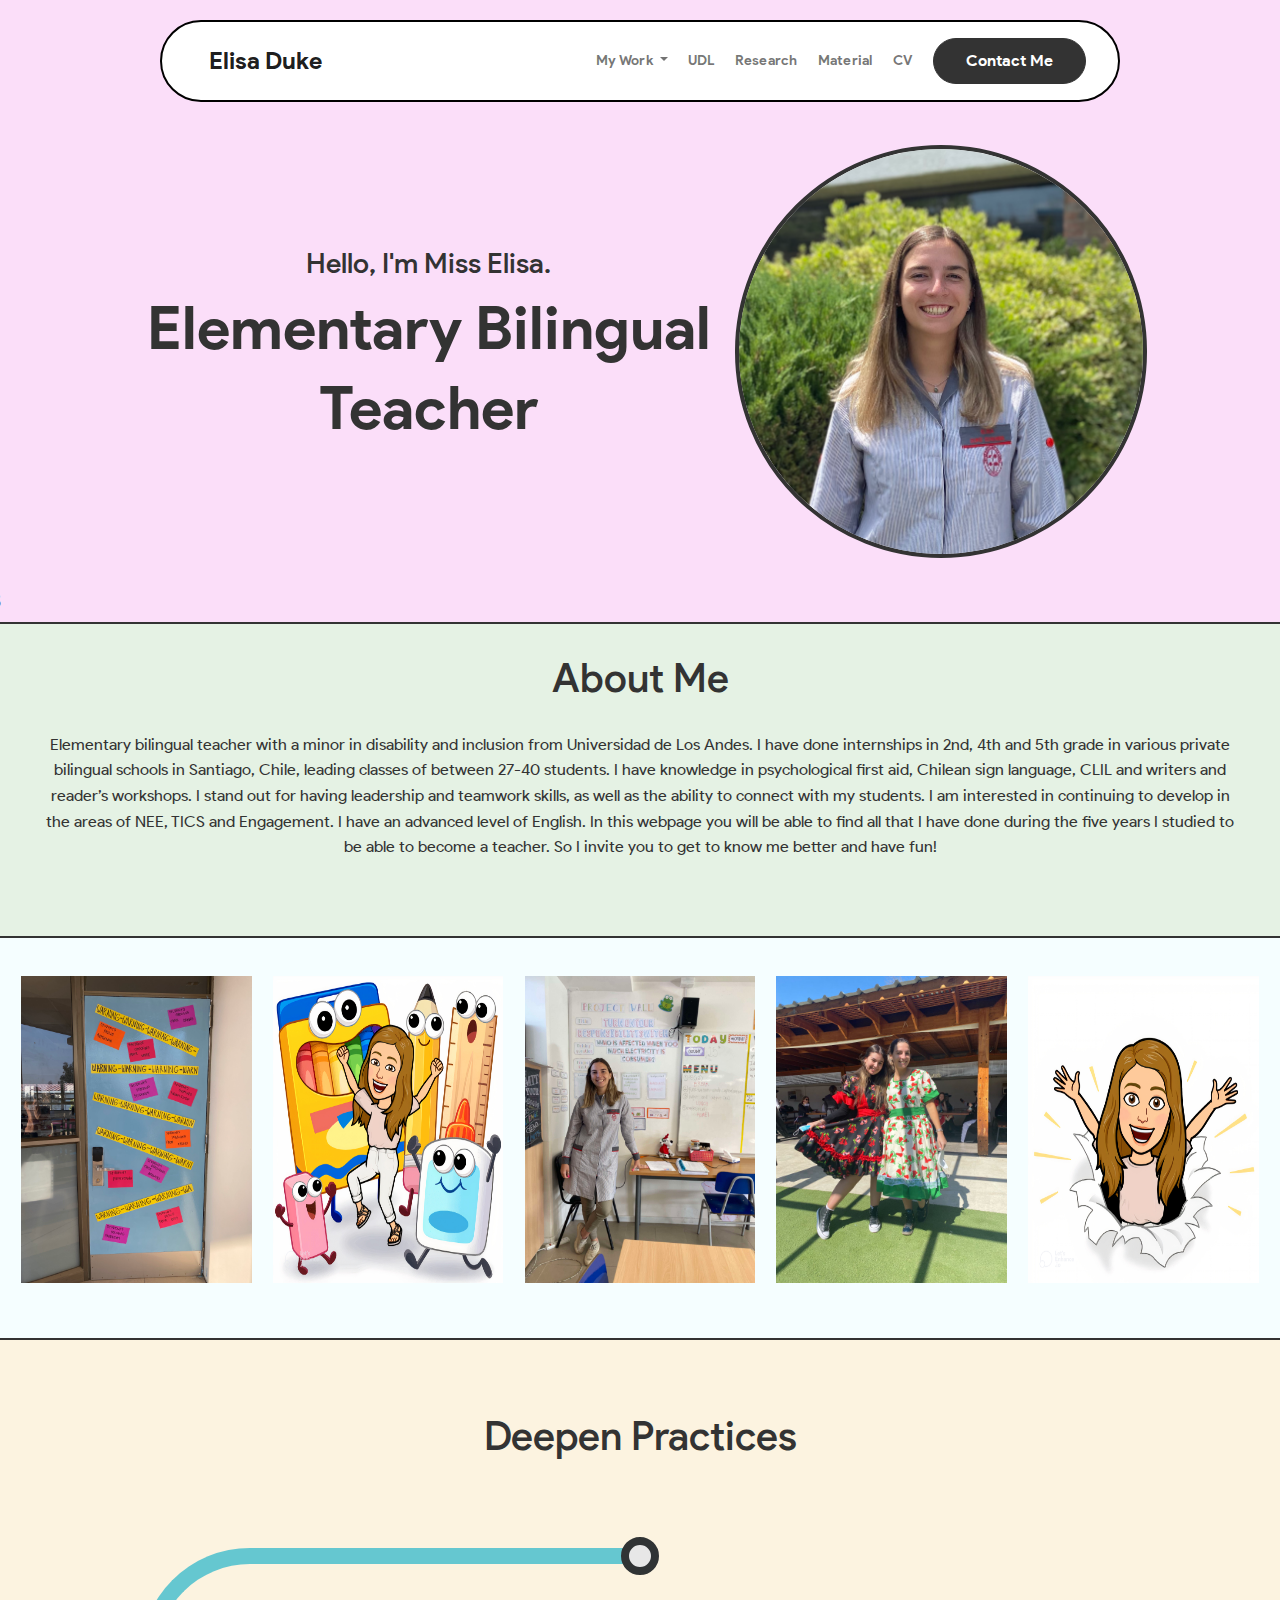
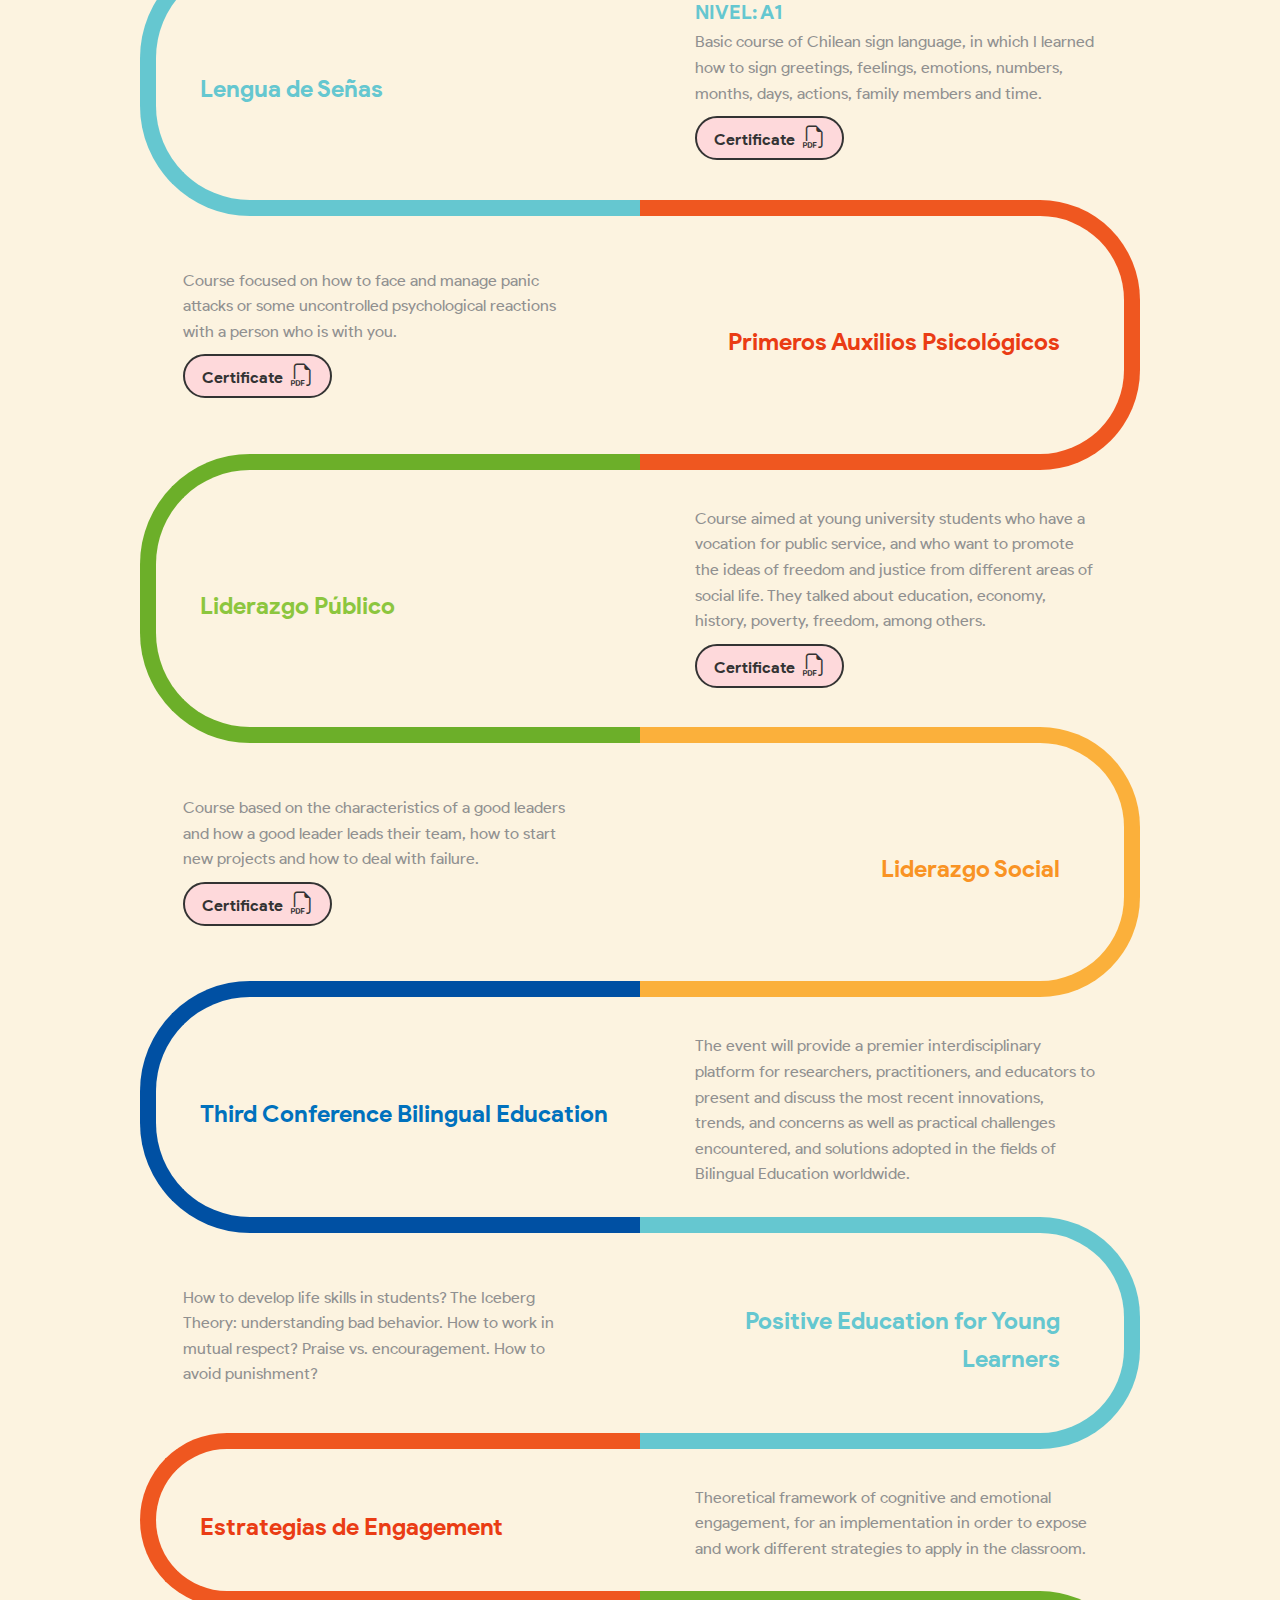
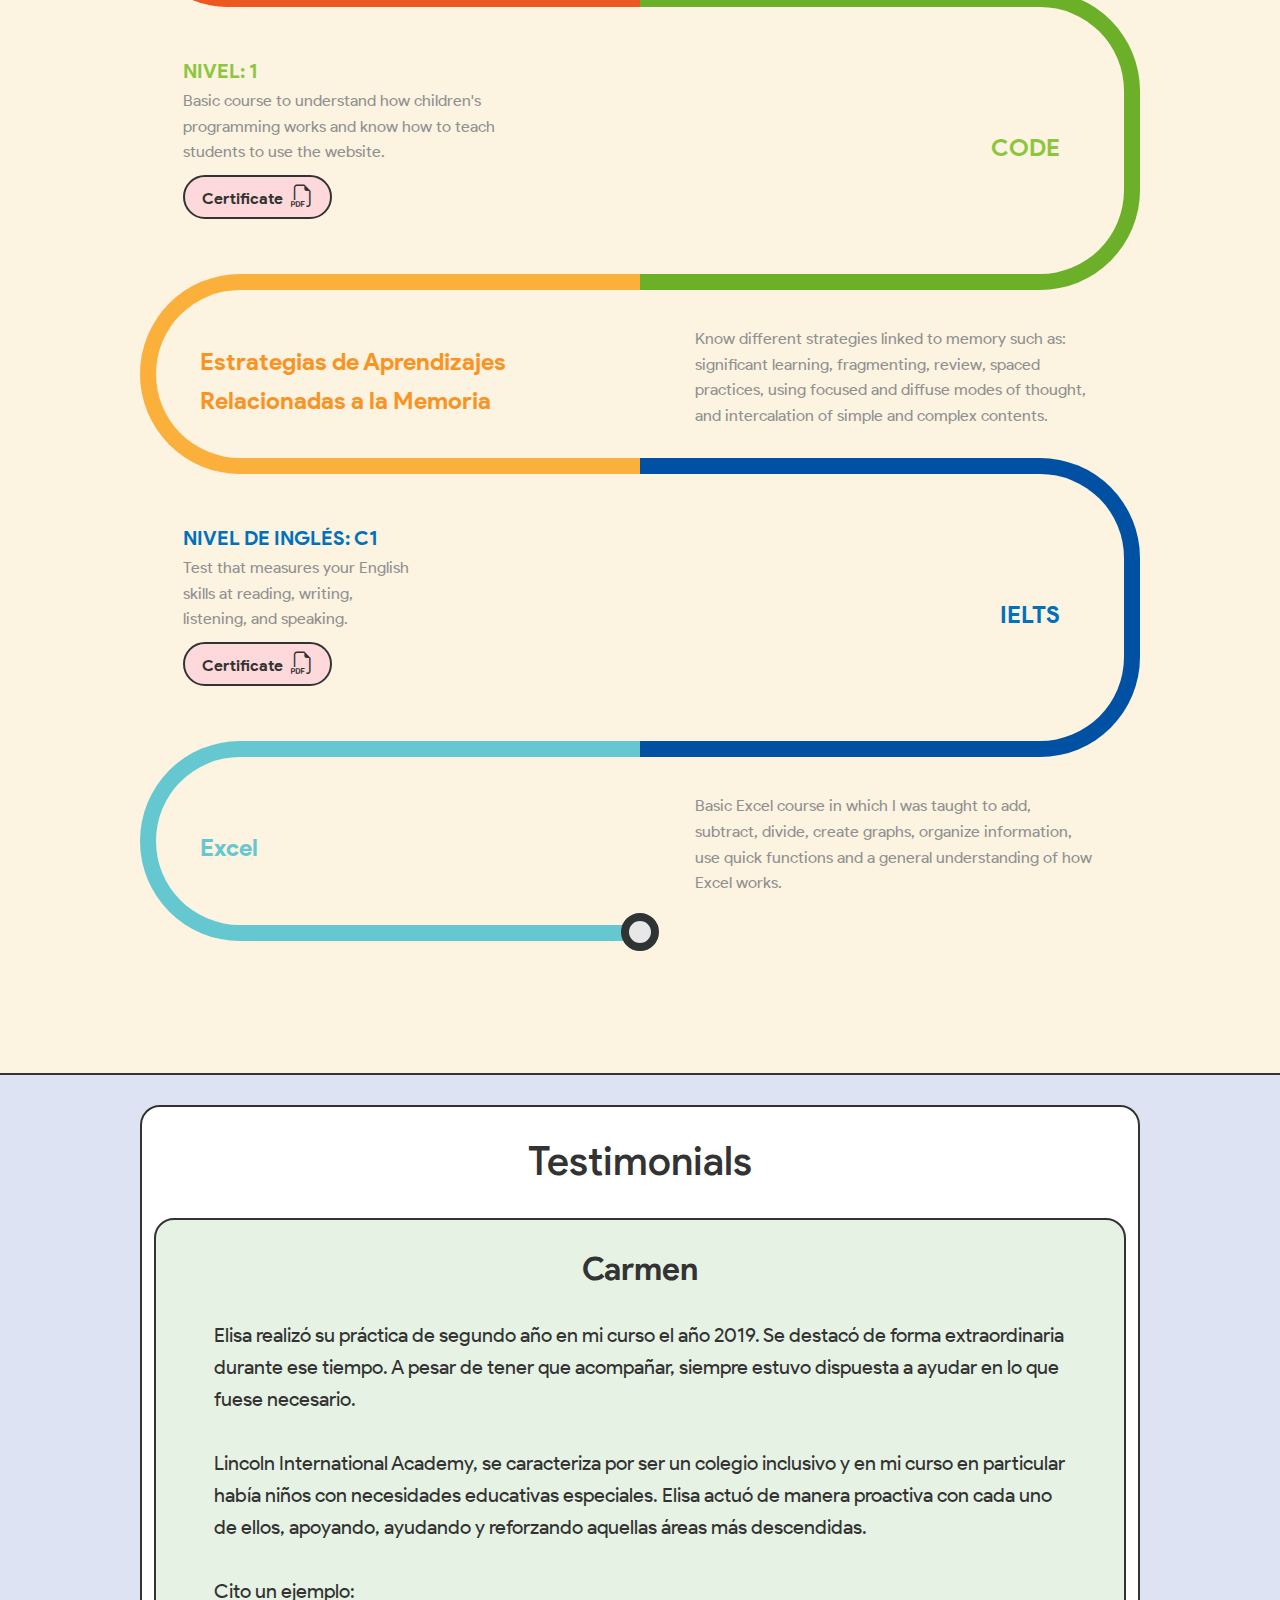
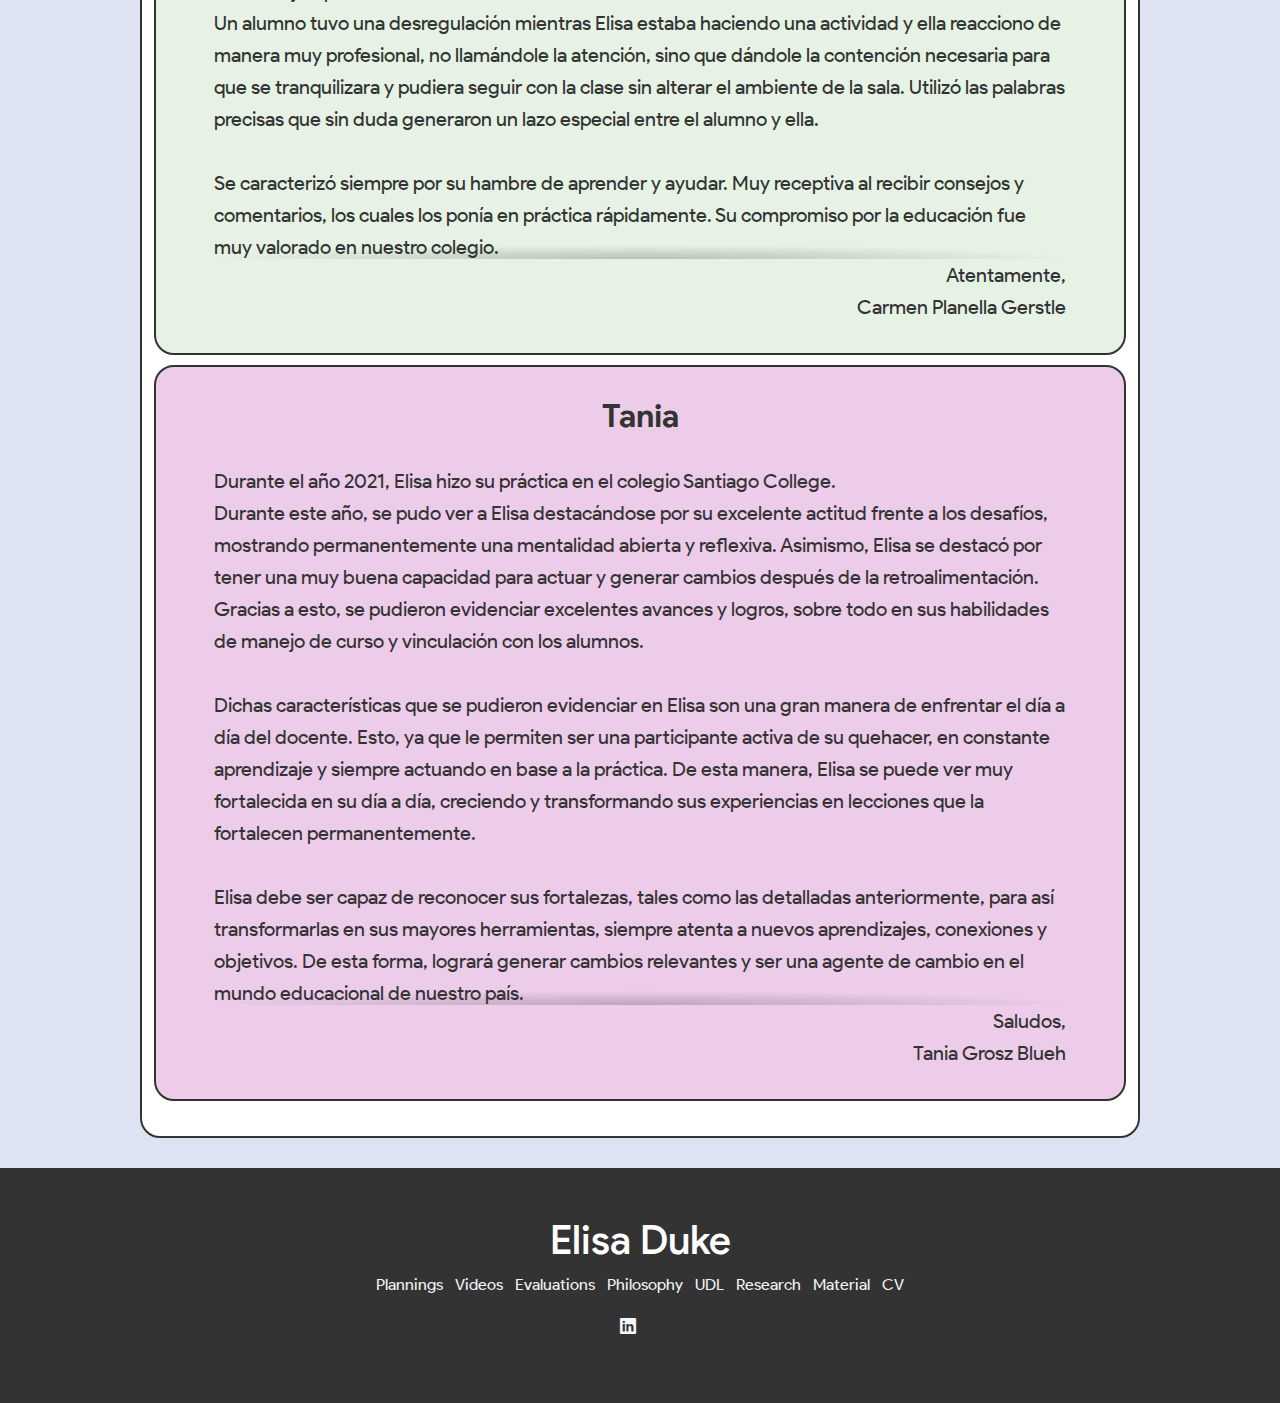
==== index.html @ df37e72c "fix: remove 'profesional' from tania's testimony" ====
<!DOCTYPE html>
<html lang="en" style="--bs-primary-rgb: 255,153,63;--bs-secondary-rgb: 96,221,73;--bs-primary: #ff993f;--bs-body-bg: #f6fffe;--bs-success: #baafd3;--bs-success-rgb: 186,175,211;--bs-info: #e29ed6;--bs-info-rgb: 226,158,214;--bs-warning: #f98972;--bs-warning-rgb: 249,137,114;--bs-danger: #bc3877;--bs-danger-rgb: 188,56,119;--bs-body-color: #9baabf;">

<head>
    <meta charset="utf-8">
    <meta name="viewport" content="width=device-width, initial-scale=1.0, shrink-to-fit=no">
    <title>Elisa Duke</title>
    <meta name="viewport" content="width=device-width; initial-scale = 1.0; maximum-scale=1.0; user-scalable=no">
    <link rel="stylesheet" href="css/bootstrap.min.css">
    <link rel="stylesheet" href="https://fonts.googleapis.com/css?family=Inter:300italic,400italic,600italic,700italic,800italic,400,300,600,700,800&amp;display=swap">
    <link rel="stylesheet" href="css/Gotham.css">
    <link rel="stylesheet" href="css/ProductSans.css">
    <link rel="stylesheet" href="css/Features-Large-Icons-icons.css">
    <link rel="stylesheet" href="css/Projects-Grid-images.css">
    <link rel="stylesheet" href="css/untitled.css">
    <link rel="stylesheet" href="css/deepen.css">
    <link rel="stylesheet" href="https://cdn.jsdelivr.net/npm/bootstrap-icons@1.10.2/font/bootstrap-icons.css">
</head>

<body class="container-fluid" style="background-position: 0px;--bs-body-bg: #fbdef9;--bs-body-color: #333;--bs-primary: #333;--bs-primary-rgb: 51,51,51;--bs-success: #1eb53a;--bs-success-rgb: 30,181,58;--bs-warning: #e8112d;--bs-warning-rgb: 232,17,45;font-family: 'Product Sans';padding: 0;margin: auto;overflow-x: hidden;">
    <nav class="navbar navbar-light navbar-expand-lg sticky-top d-md-flex align-items-md-start">
        <div class="container-fluid"><a class="navbar-brand" href="/" style="font-weight: bold;font-size: 24px;">Elisa Duke</a><button data-bs-toggle="collapse" class="navbar-toggler" data-bs-target="#navcol-1"><span class="visually-hidden">Toggle navigation</span><span class="navbar-toggler-icon"></span></button>
            <div class="collapse navbar-collapse d-lg-flex d-xl-flex d-xxl-flex justify-content-lg-end justify-content-xl-end justify-content-xxl-end" id="navcol-1">
                <ul class="navbar-nav" style="font-size: 14px;color: #1a1b1f;line-height: 20px;font-weight: 700;letter-spacing: .25px;margin-right: 10px;">
                    <li class="nav-item">
                        <div class="nav-item dropdown" style="color: rgb(26, 27, 31);"><a class="dropdown-toggle nav-item nav-link" aria-expanded="false" data-bs-toggle="dropdown" style="padding: 5px 10px;">My Work&nbsp;</a>
                            <div class="dropdown-menu" style="margin-top: 9px;border: 2px dashed #000;margin-bottom: 9px;">
                                <a class="dropdown-item" href="plannings" style="font-size: 14px;">Plannings</a>
                                <a class="dropdown-item" href="videos" style="font-size: 14px;">Videos</a>
                                <a class="dropdown-item" href="evaluations" style="font-size: 14px;">Evaluations</a>
                                <a class="dropdown-item" href="teaching_philosophy" style="font-size: 14px;">Philosophy</a>
                            </div>
                        </div>
                    </li>
                    <li class="nav-item"><a class="nav-link nav-item" href="udl" style="padding: 5px 10px;line-height: 20px;">UDL</a></li>
                    <li class="nav-item"><a class="nav-link nav-item" href="research" style="padding: 5px 10px;line-height: 20px;">Research</a></li>
                    <li class="nav-item"><a class="nav-link nav-item" href="material" style="padding: 5px 10px;line-height: 20px;">Material</a></li>
                    <li class="nav-item"><a class="nav-link nav-item" href="cv" style="padding: 5px 10px;line-height: 20px;">CV</a></li>
                </ul>
                <a class="btn btn-primary" type="button" href="http://linkedin.com/in/elisa-duke-b75aa5245" style="background-color: #333; border-color: #333;">Contact Me</a>
            </div>
        </div>
    </nav>
    <header class="main-title" style="z-index: 2; height: auto;">
        <div class="row" style="padding-right: 7%;padding-left: 7%;z-index: 5;">
            <div class="col align-self-center">
                <h3>Hello, I'm Miss Elisa.</h3>
                <h1 class="main" style="width: 100%;">Elementary Bilingual Teacher</h1>
            </div>
            <div class="col-lg-5" style="padding-right: 0;padding-left: 10px;justify-content: center;justify-items: center;height: 80%;z-index: 5;">
                <img class="main-img" src="images/main_yo.png" loading="lazy">
            </div>
        </div>
        <div style="z-index: 1;">
            <ul class="waterfall">
                <li><i class="bi bi-pencil"></i></li>
                <li><i class="bi bi-pencil"></i></li>
                <li><i class="bi bi-book"></i></li>
                <li><i class="bi bi-book"></i></li>
                <li><i class="bi bi-balloon-heart"></i></li>
                <li><i class="bi bi-balloon-heart"></i></li>
                <li><i class="bi bi-123"></i></li>
                <li><i class="bi bi-123"></i></li>
            </ul>
        </div>
    </header>
    <!-- about me -->
    <section class="section green-section" style="padding-bottom: 30px;padding-top: 30px;">
        <h1 style="width: 100%;text-align: center;">About Me</h1>
        <div class="row" style="width: 95vw;margin: 30px auto;">
            <div class="col d-xxl-flex" style="width: 70vw;">
                <p style="text-align: center;">
                    Elementary bilingual teacher with a minor in disability and inclusion from Universidad de Los Andes. I have done internships in 2nd, 4th and 5th grade in various private bilingual schools in Santiago, Chile, leading classes of between 27-40 students. I have knowledge in psychological first aid, Chilean sign language, CLIL and writers and reader’s workshops. I stand out for having leadership and teamwork skills, as well as the ability to connect with my students. I am interested in continuing to develop in the areas of ​​NEE, TICS and Engagement. I have an advanced level of English. In this webpage you will be able to find all that I have done during the five years I studied to be able to become a teacher. So I invite you to get to know me better and have fun!
                </p>
            </div>
        </div>
    </section>
    <!-- pictures -->
    <section class="section blue-section" style="background-color: #f5feff; margin: 0">
        <div class="scroll-parent">
            <div class="d-flex justify-content-evenly scroll-element primary" >
                <img
                    src="images/puerta.jpg"
                    alt="damilola jerugba"
                />
                <img
                    src="images/bitmoji1_auto_x2.jpg"
                    alt="tosin jerugba"
                />
                <img
                    src="images/img_sala.jpg"
                    alt="fiyin jerugba"
                />
                <img
                    src="images/img_chile.jpg"
                    alt="feyikemi jerugba"
                />
                <img
                    src="images/bitmoji2_auto_x2.jpg"
                    alt="femi jerugba"
                />
            </div>
            <div class="d-flex justify-content-evenly scroll-element secondary">
                <img
                    src="images/puerta.jpg"
                    alt="damilola jerugba"
                />
                <img
                    src="images/bitmoji1_auto_x2.jpg"
                    alt="tosin jerugba"
                />
                <img
                    src="images/img_sala.jpg"
                    alt="fiyin jerugba"
                />
                <img
                    src="images/img_chile.jpg"
                    alt="feyikemi jerugba"
                />
                <img
                    src="images/bitmoji2_auto_x2.jpg"
                    alt="femi jerugba"
                />
            </div>  
        </div>
    </section>
    <!-- deepen practices -->
    <section class="section yellow-section" style="padding: 0;padding-top: 8vh;">
        <h1 style="width: 100%;text-align: center;">Deepen Practices</h1>
        <!-- Timeline -->
        <div class="row" style="margin: 10vh 10vw;">
            <div class="main-timeline">
                <div class="timeline">
                    <a class="timeline-content">
                        <span class="timeline-year">Lengua de Señas</span>
                        <div class="content">
                            <h3 class="title">Nivel: A1</h3>
                            <p class="description">
                                Basic course of Chilean sign language, in which I learned how to sign greetings, feelings, emotions, numbers, months, days, actions, family members and time.
                            </p>
                            <button class="btn btn-primary" type="button" style="margin: 10px 0;padding-right: 17px;padding-left: 17px;background: #fed9db;border: 2px solid rgb(51,51,51);color: rgb(51,51,51);padding-top: 2px;padding-bottom: 2px;" data-bs-target="#doc-1" data-bs-toggle="modal">Certificate&nbsp;&nbsp;<span style="font-size:1.4em"><i class="bi bi-filetype-pdf"></i></span></button>
                        </div>
                    </a>
                </div>
                <div class="timeline">
                    <a class="timeline-content">
                        <span class="timeline-year">Primeros Auxilios Psicológicos</span>
                        <div class="content">
                            <p class="description">
                                Course focused on how to face and manage panic attacks or some uncontrolled psychological reactions with a person who is with you.
                            </p>
                            <button class="btn btn-primary" type="button" style="margin: 10px 0;padding-right: 17px;padding-left: 17px;background: #fed9db;border: 2px solid rgb(51,51,51);color: rgb(51,51,51);padding-top: 2px;padding-bottom: 2px;" data-bs-target="#doc-2" data-bs-toggle="modal">Certificate&nbsp;&nbsp;<span style="font-size:1.4em"><i class="bi bi-filetype-pdf"></i></span></button>
                        </div>
                    </a>
                </div>
                <div class="timeline">
                    <a class="timeline-content">
                        <span class="timeline-year">Liderazgo Público</span>
                        <div class="content">
                            <p class="description">
                                Course aimed at young university students who have a vocation for public service, and who want to promote the ideas of freedom and justice from different areas of social life. They talked about education, economy, history, poverty, freedom, among others.
                            </p>
                            <button class="btn btn-primary" type="button" style="margin: 10px 0;padding-right: 17px;padding-left: 17px;background: #fed9db;border: 2px solid rgb(51,51,51);color: rgb(51,51,51);padding-top: 2px;padding-bottom: 2px;" data-bs-target="#doc-3" data-bs-toggle="modal">Certificate&nbsp;&nbsp;<span style="font-size:1.4em"><i class="bi bi-filetype-pdf"></i></span></button>
                        </div>
                    </a>
                </div>
                <div class="timeline">
                    <a class="timeline-content">
                        <span class="timeline-year">Liderazgo Social</span>
                        <div class="content">
                            <p class="description">
                                Course based on the characteristics of a good leaders and how a good leader leads their team, how to start new projects and how to deal with failure.
                            </p>
                            <button class="btn btn-primary" type="button" style="margin: 10px 0;padding-right: 17px;padding-left: 17px;background: #fed9db;border: 2px solid rgb(51,51,51);color: rgb(51,51,51);padding-top: 2px;padding-bottom: 2px;" data-bs-target="#doc-4" data-bs-toggle="modal">Certificate&nbsp;&nbsp;<span style="font-size:1.4em"><i class="bi bi-filetype-pdf"></i></span></button>
                        </div>
                    </a>
                </div>
                <div class="timeline">
                    <a class="timeline-content">
                        <span class="timeline-year">Third Conference Bilingual Education</span>
                        <div class="content">
                            <p class="description">
                                The event will provide a premier interdisciplinary platform for researchers, practitioners, and educators to present and discuss the most recent innovations, trends, and concerns as well as practical challenges encountered, and solutions adopted in the fields of Bilingual Education worldwide.
                            </p>
                        </div>
                    </a>
                </div>
                <div class="timeline">
                    <a class="timeline-content">
                        <span class="timeline-year">Positive Education for Young Learners</span>
                        <div class="content">
                            <p class="description">
                                How to develop life skills in students? The Iceberg Theory: understanding bad behavior. How to work in mutual respect? Praise vs. encouragement. How to avoid punishment?
                            </p>
                        </div>
                    </a>
                </div>
                <div class="timeline">
                    <a class="timeline-content">
                        <span class="timeline-year">Estrategias de Engagement</span>
                        <div class="content">
                            <p class="description">
                                Theoretical framework of cognitive and emotional engagement, for an implementation in order to expose and work different strategies to apply in the classroom.
                            </p>
                        </div>
                    </a>
                </div>
                <div class="timeline">
                    <a class="timeline-content">
                        <span class="timeline-year">CODE</span>
                        <div class="content">
                            <h3 class="title">Nivel: 1</h3>
                            <p class="description">
                                Basic course to understand how children's programming works and know how to teach students to use the website.
                            </p>
                            <button class="btn btn-primary" type="button" style="margin: 10px 0;padding-right: 17px;padding-left: 17px;background: #fed9db;border: 2px solid rgb(51,51,51);color: rgb(51,51,51);padding-top: 2px;padding-bottom: 2px;" data-bs-target="#doc-5" data-bs-toggle="modal">Certificate&nbsp;&nbsp;<span style="font-size:1.4em"><i class="bi bi-filetype-pdf"></i></span></button>
                        </div>
                    </a>
                </div>
                <div class="timeline">
                    <a class="timeline-content">
                        <span class="timeline-year">Estrategias de Aprendizajes Relacionadas a la Memoria</span>
                        <div class="content">
                            <p class="description">
                                Know different strategies linked to memory such as: significant learning, fragmenting, review, spaced practices, using focused and diffuse modes of thought, and intercalation of simple and complex contents.
                            </p>
                        </div>
                    </a>
                </div>
                <div class="timeline">
                    <a class="timeline-content">
                        <span class="timeline-year">IELTS</span>
                        <div class="content">
                            <h3 class="title">Nivel de Inglés: C1</h3>
                            <p class="description">
                                Test that measures your English skills at reading, writing, listening, and speaking.
                            </p>
                            <button class="btn btn-primary" type="button" style="margin: 10px 0;padding-right: 17px;padding-left: 17px;background: #fed9db;border: 2px solid rgb(51,51,51);color: rgb(51,51,51);padding-top: 2px;padding-bottom: 2px;" data-bs-target="#doc-6" data-bs-toggle="modal">Certificate&nbsp;&nbsp;<span style="font-size:1.4em"><i class="bi bi-filetype-pdf"></i></span></button>
                        </div>
                    </a>
                </div>
                <div class="timeline">
                    <a class="timeline-content">
                        <span class="timeline-year">Excel</span>
                        <div class="content">
                            <p class="description">
                                Basic Excel course in which I was taught to add, subtract, divide, create graphs, organize information, use quick functions and a general understanding of how Excel works.
                            </p>
                        </div>
                    </a>
                </div>
            </div>
        </div>
        <!-- Certificate modals -->
        <div class="modal fade" role="dialog" tabindex="-1" id="doc-1">
            <div class="modal-dialog modal-xl modal-fullscreen-lg-down" role="document">
                <div class="modal-content">
                    <div class="modal-header">
                        <h4 class="modal-title">Certificate</h4><button type="button" class="btn-close" data-bs-dismiss="modal" aria-label="Close"></button>
                    </div>
                    <div class="modal-body" style="height: 68vh;"><iframe src="pdf/certificate/Lengua de señas.pdf#toolbar=0&navpanes=0&statusbar=0" frameborder="0" width="100%" height="100%"></iframe></div>
                    <div class="modal-footer"><button class="btn btn-primary" type="button" data-bs-dismiss="modal">Close</button></div>
                </div>
            </div>
        </div>
        <div class="modal fade" role="dialog" tabindex="-1" id="doc-2">
            <div class="modal-dialog modal-xl modal-fullscreen-lg-down" role="document">
                <div class="modal-content">
                    <div class="modal-header">
                        <h4 class="modal-title">Certificate</h4><button type="button" class="btn-close" data-bs-dismiss="modal" aria-label="Close"></button>
                    </div>
                    <div class="modal-body" style="height: 68vh;"><iframe src="pdf/certificate/Primero auxilios psicologicos.pdf#toolbar=0&navpanes=0&statusbar=0" frameborder="0" width="100%" height="100%"></iframe></div>
                    <div class="modal-footer"><button class="btn btn-primary" type="button" data-bs-dismiss="modal">Close</button></div>
                </div>
            </div>
        </div>
        <div class="modal fade" role="dialog" tabindex="-1" id="doc-3">
            <div class="modal-dialog modal-xl modal-fullscreen-lg-down" role="document">
                <div class="modal-content">
                    <div class="modal-header">
                        <h4 class="modal-title">Certificate</h4><button type="button" class="btn-close" data-bs-dismiss="modal" aria-label="Close"></button>
                    </div>
                    <div class="modal-body" style="height: 68vh;"><iframe src="pdf/certificate/Liderazgo Publico.pdf#toolbar=0&navpanes=0&statusbar=0" frameborder="0" width="100%" height="100%"></iframe></div>
                    <div class="modal-footer"><button class="btn btn-primary" type="button" data-bs-dismiss="modal">Close</button></div>
                </div>
            </div>
        </div>
        <div class="modal fade" role="dialog" tabindex="-1" id="doc-4">
            <div class="modal-dialog modal-xl modal-fullscreen-lg-down" role="document">
                <div class="modal-content">
                    <div class="modal-header">
                        <h4 class="modal-title">Certificate</h4><button type="button" class="btn-close" data-bs-dismiss="modal" aria-label="Close"></button>
                    </div>
                    <div class="modal-body" style="height: 68vh;"><iframe src="pdf/certificate/Liderazgo Social.pdf#toolbar=0&navpanes=0&statusbar=0" frameborder="0" width="100%" height="100%"></iframe></div>
                    <div class="modal-footer"><button class="btn btn-primary" type="button" data-bs-dismiss="modal">Close</button></div>
                </div>
            </div>
        </div>
        <div class="modal fade" role="dialog" tabindex="-1" id="doc-5">
            <div class="modal-dialog modal-xl modal-fullscreen-lg-down" role="document">
                <div class="modal-content">
                    <div class="modal-header">
                        <h4 class="modal-title">Certificate</h4><button type="button" class="btn-close" data-bs-dismiss="modal" aria-label="Close"></button>
                    </div>
                    <div class="modal-body" style="height: 68vh;"><iframe src="pdf/certificate/CODE.pdf#toolbar=0&navpanes=0&statusbar=0" frameborder="0" width="100%" height="100%"></iframe></div>
                    <div class="modal-footer"><button class="btn btn-primary" type="button" data-bs-dismiss="modal">Close</button></div>
                </div>
            </div>
        </div>
        <div class="modal fade" role="dialog" tabindex="-1" id="doc-6">
            <div class="modal-dialog modal-xl modal-fullscreen-lg-down" role="document">
                <div class="modal-content">
                    <div class="modal-header">
                        <h4 class="modal-title">Certificate</h4><button type="button" class="btn-close" data-bs-dismiss="modal" aria-label="Close"></button>
                    </div>
                    <div class="modal-body" style="height: 68vh;"><iframe src="pdf/certificate/IELTS.pdf#toolbar=0&navpanes=0&statusbar=0" frameborder="0" width="100%" height="100%"></iframe></div>
                    <div class="modal-footer"><button class="btn btn-primary" type="button" data-bs-dismiss="modal">Close</button></div>
                </div>
            </div>
        </div>
    </section>
    <!-- testimonials -->
    <section class="section purple-section" style="padding: 30px 0;">
        <div class="container white-card" style="padding-top: 30px;padding-bottom: 30px;width: 90%;">
            <div class="row">
                <div class="col">
                    <h1>Testimonials</h1>
                </div>
            </div>
            <div class="row row-cols-1" style="margin-top: 20px;">
                <div class="col" style="margin: 5px 0;">
                    <div class="testimony" style="background-color: #e5f2e4;padding-top: 30px;padding-bottom: 30px;">
                        <h2 class="fw-bold text-center" style="font-weight: 500;margin-bottom: 30px;">Carmen</h2>
                        <p class="fs-5 text-start scroll-shadows-green" style="width: 90%;height: 60vh;margin: auto;padding: 0 10px;overflow-y: scroll;">Elisa realizó su práctica de segundo año en mi curso el año 2019. Se destacó de forma extraordinaria durante ese tiempo. A pesar de tener que acompañar, siempre estuvo dispuesta a ayudar en lo que fuese necesario.<br><br>Lincoln International Academy, se caracteriza por ser un colegio inclusivo y en mi curso en particular había niños con necesidades educativas especiales. Elisa actuó de manera proactiva con cada uno de ellos, apoyando, ayudando y reforzando aquellas áreas más descendidas.<br><br>Cito un ejemplo:<br>Un alumno tuvo una desregulación mientras Elisa estaba haciendo una actividad y ella reacciono de manera muy profesional, no llamándole la atención, sino que dándole la contención necesaria para que se tranquilizara y pudiera seguir con la clase sin alterar el ambiente de la sala. Utilizó las palabras precisas que sin duda generaron un lazo especial entre el alumno y ella.<br><br>Se caracterizó siempre por su hambre de aprender y ayudar. Muy receptiva al recibir consejos y comentarios, los cuales los ponía en práctica rápidamente. Su compromiso por la educación fue muy valorado en nuestro colegio.<br><br>De esta forma, siempre actuó de manera ética, atendiendo a todas las necesidades de cada uno de nuestros estudiantes y fomentando siempre el buen trato y sana convivencia.&nbsp;<br><br>Elisa dejó una huella en los estudiantes que tuvieron la suerte de ser acompañados por ella.<br></p>
                        <p class="fs-5 text-end" style="width: 90%;height: auto;margin: auto;padding: 0 10px;">Atentamente,<br>Carmen Planella Gerstle</p>
                    </div>
                </div>
                <div class="col" style="margin: 5px 0;">
                    <div class="testimony" style="background-color: #eccce9;padding-top: 30px;padding-bottom: 30px;">
                        <h2 class="fw-bold text-center" style="font-weight: 500;margin-bottom: 30px;">Tania</h2>
                        <p class="fs-5 text-start scroll-shadows-pink" style="width: 90%;height: 60vh;margin: auto;padding: 0 10px;overflow-y: scroll;">Durante el año 2021, Elisa hizo su práctica en el colegio Santiago College.<br>Durante este año, se pudo ver a Elisa destacándose por su excelente actitud frente a los desafíos, mostrando permanentemente una mentalidad abierta y reflexiva. Asimismo, Elisa se destacó por tener una muy buena capacidad para actuar y generar cambios después de la retroalimentación. Gracias a esto, se pudieron evidenciar excelentes avances y logros, sobre todo en sus habilidades de manejo de curso y vinculación con los alumnos.&nbsp;<br><br>Dichas características que se pudieron evidenciar en Elisa son una gran manera de enfrentar el día a día del docente. Esto, ya que le permiten ser una participante activa de su quehacer, en constante aprendizaje y siempre actuando en base a la práctica. De esta manera, Elisa se puede ver muy fortalecida en su día a día, creciendo y transformando sus experiencias en lecciones que la fortalecen permanentemente.<br><br>Elisa debe ser capaz de reconocer sus fortalezas, tales como las detalladas anteriormente, para así transformarlas en sus mayores herramientas, siempre atenta a nuevos aprendizajes, conexiones y objetivos. De esta forma, logrará generar cambios relevantes y ser una agente de cambio en el mundo educacional de nuestro país.<br><br>¡Muchas felicitaciones y toda mi admiración a Elisa por el camino elegido y recorrido! ¡Espero con ansias ver de qué forma sigues creciendo y aportando a los niños de nuestro país!<br></p>
                        <p class="fs-5 text-end" style="width: 90%;height: auto;margin: auto;padding: 0 10px;">Saludos,<br>Tania Grosz Blueh<br></p>
                    </div>
                </div>
            </div>
        </div>
    </section>
    <footer class="text-center" style="background: rgb(51,51,51);">
        <div class="container text-white py-4 py-lg-5">
            <h1 style="color:#fff;">Elisa Duke</h1>
            <ul class="list-inline">
                <li class="list-inline-item"><a class="link-light" href="plannings">Plannings</a></li>
                <li class="list-inline-item"><a class="link-light" href="videos">Videos</a></li>
                <li class="list-inline-item"><a class="link-light" href="evaluations">Evaluations</a></li>
                <li class="list-inline-item"><a class="link-light" href="teaching_philosophy">Philosophy</a></li>
                <li class="list-inline-item"><a class="link-light" href="udl">UDL</a></li>
                <li class="list-inline-item"><a class="link-light" href="research">Research</a></li>
                <li class="list-inline-item"><a class="link-light" href="material">Material</a></li>
                <li class="list-inline-item"><a class="link-light" href="cv">CV</a></li>
            </ul>
            <ul class="list-inline">
                <li class="list-inline-item me-4">
                    <a href="http://linkedin.com/in/elisa-duke-b75aa5245">
                        <i class="bi bi-linkedin text-light"></i>
                    </a>
                </li>
            </ul>
        </div>
    </footer>
    <script src="https://cdnjs.cloudflare.com/ajax/libs/jquery/3.6.0/jquery.min.js"></script>
    <script src="https://cdn.jsdelivr.net/npm/bootstrap@5.2.0/dist/js/bootstrap.bundle.min.js"></script>
    <script src="js/bold-and-bright.js"></script>
</body>

</html>
---- css/Gotham.css ----
@font-face {
	font-family: 'Gotham';
	src: url(../../assets/fonts/Gotham-Thin.woff2) format('woff2'),
	url(../../assets/fonts/Gotham-Thin.woff) format('woff');
	font-weight: 100;
	font-style: normal;
	font-display: swap;
}

@font-face {
	font-family: 'Gotham';
	src: url(../../assets/fonts/Gotham-ThinItalic.woff2) format('woff2'),
	url(../../assets/fonts/Gotham-ThinItalic.woff) format('woff');
	font-weight: 100;
	font-style: italic;
	font-display: swap;
}

@font-face {
	font-family: 'Gotham';
	src: url(../../assets/fonts/Gotham-Light.woff2) format('woff2'),
	url(../../assets/fonts/Gotham-Light.woff) format('woff');
	font-weight: 300;
	font-style: normal;
	font-display: swap;
}

@font-face {
	font-family: 'Gotham';
	src: url(../../assets/fonts/Gotham-XLight.woff2) format('woff2'),
	url(../../assets/fonts/Gotham-XLight.woff) format('woff');
	font-weight: 300;
	font-style: normal;
	font-display: swap;
}

@font-face {
	font-family: 'Gotham';
	src: url(../../assets/fonts/Gotham-Light.woff2) format('woff2'),
	url(../../assets/fonts/Gotham-Light.woff) format('woff');
	font-weight: 300;
	font-style: normal;
	font-display: swap;
}

@font-face {
	font-family: 'Gotham';
	src: url(../../assets/fonts/Gotham-XLightItalic.woff2) format('woff2'),
	url(../../assets/fonts/Gotham-XLightItalic.woff) format('woff');
	font-weight: 300;
	font-style: italic;
	font-display: swap;
}

@font-face {
	font-family: 'Gotham';
	src: url(../../assets/fonts/Gotham-LightItalic.woff2) format('woff2'),
	url(../../assets/fonts/Gotham-LightItalic.woff) format('woff');
	font-weight: 300;
	font-style: italic;
	font-display: swap;
}

@font-face {
	font-family: 'Gotham';
	src: url(../../assets/fonts/Gotham-Book.woff2) format('woff2'),
	url(../../assets/fonts/Gotham-Book.woff) format('woff');
	font-weight: normal;
	font-style: normal;
	font-display: swap;
}

@font-face {
	font-family: 'Gotham';
	src: url(../../assets/fonts/Gotham-BookItalic.woff2) format('woff2'),
	url(../../assets/fonts/Gotham-BookItalic.woff) format('woff');
	font-weight: normal;
	font-style: italic;
	font-display: swap;
}

@font-face {
	font-family: 'Gotham';
	src: url(../../assets/fonts/Gotham-Medium.woff2) format('woff2'),
	url(../../assets/fonts/Gotham-Medium.woff) format('woff');
	font-weight: 500;
	font-style: normal;
	font-display: swap;
}

@font-face {
	font-family: 'Gotham';
	src: url(../../assets/fonts/Gotham-Medium.woff2) format('woff2'),
	url(../../assets/fonts/Gotham-Medium.woff) format('woff');
	font-weight: 500;
	font-style: normal;
	font-display: swap;
}

@font-face {
	font-family: 'Gotham';
	src: url(../../assets/fonts/Gotham-Black.woff2) format('woff2'),
	url(../../assets/fonts/Gotham-Black.woff) format('woff');
	font-weight: 500;
	font-style: normal;
	font-display: swap;
}

@font-face {
	font-family: 'Gotham';
	src: url(../../assets/fonts/Gotham-UltraItalic.woff2) format('woff2'),
	url(../../assets/fonts/Gotham-UltraItalic.woff) format('woff');
	font-weight: 500;
	font-style: italic;
	font-display: swap;
}

@font-face {
	font-family: 'Gotham';
	src: url(../../assets/fonts/Gotham-MediumItalic.woff2) format('woff2'),
	url(../../assets/fonts/Gotham-MediumItalic.woff) format('woff');
	font-weight: 500;
	font-style: italic;
	font-display: swap;
}

@font-face {
	font-family: 'Gotham';
	src: url(../../assets/fonts/Gotham-BookItalic.woff2) format('woff2'),
	url(../../assets/fonts/Gotham-BookItalic.woff) format('woff');
	font-weight: 500;
	font-style: italic;
	font-display: swap;
}

@font-face {
	font-family: 'Gotham';
	src: url(../../assets/fonts/Gotham-Bold.woff2) format('woff2'),
	url(../../assets/fonts/Gotham-Bold.woff) format('woff');
	font-weight: bold;
	font-style: normal;
	font-display: swap;
}

@font-face {
	font-family: 'Gotham';
	src: url(../../assets/fonts/Gotham-Bold.woff2) format('woff2'),
	url(../../assets/fonts/Gotham-Bold.woff) format('woff');
	font-weight: bold;
	font-style: normal;
	font-display: swap;
}

@font-face {
	font-family: 'Gotham';
	src: url(../../assets/fonts/Gotham-BoldItalic.woff2) format('woff2'),
	url(../../assets/fonts/Gotham-BoldItalic.woff) format('woff');
	font-weight: bold;
	font-style: italic;
	font-display: swap;
}
---- css/ProductSans.css ----
@font-face {
	font-family: 'Product Sans';
	src: url(../fonts/ProductSans-Thin.woff2) format('woff2'),
	url(../fonts/ProductSans-Thin.woff) format('woff');
	font-weight: 100;
	font-style: normal;
	font-display: swap;
}

@font-face {
	font-family: 'Product Sans';
	src: url(../fonts/ProductSans-ThinItalic.woff2) format('woff2'),
	url(../fonts/ProductSans-ThinItalic.woff) format('woff');
	font-weight: 100;
	font-style: italic;
	font-display: swap;
}

@font-face {
	font-family: 'Product Sans';
	src: url(../fonts/ProductSans-Light.woff2) format('woff2'),
	url(../fonts/ProductSans-Light.woff) format('woff');
	font-weight: 300;
	font-style: normal;
	font-display: swap;
}

@font-face {
	font-family: 'Product Sans';
	src: url(../fonts/ProductSans-LightItalic.woff2) format('woff2'),
	url(../fonts/ProductSans-LightItalic.woff) format('woff');
	font-weight: 300;
	font-style: italic;
	font-display: swap;
}

@font-face {
	font-family: 'Product Sans';
	src: url(../fonts/ProductSans-Regular.woff2) format('woff2'),
	url(../fonts/ProductSans-Regular.woff) format('woff');
	font-weight: normal;
	font-style: normal;
	font-display: swap;
}

@font-face {
	font-family: 'Product Sans';
	src: url(../fonts/ProductSans-Italic.woff2) format('woff2'),
	url(../fonts/ProductSans-Italic.woff) format('woff');
	font-weight: normal;
	font-style: italic;
	font-display: swap;
}

@font-face {
	font-family: 'Product Sans';
	src: url(../fonts/ProductSans-Medium.woff2) format('woff2'),
	url(../fonts/ProductSans-Medium.woff) format('woff');
	font-weight: 500;
	font-style: normal;
	font-display: swap;
}

@font-face {
	font-family: 'Product Sans';
	src: url(../fonts/ProductSans-MediumItalic.woff2) format('woff2'),
	url(../fonts/ProductSans-MediumItalic.woff) format('woff');
	font-weight: 500;
	font-style: italic;
	font-display: swap;
}

@font-face {
	font-family: 'Product Sans';
	src: url(../fonts/ProductSans-Bold.woff2) format('woff2'),
	url(../fonts/ProductSans-Bold.woff) format('woff');
	font-weight: bold;
	font-style: normal;
	font-display: swap;
}

@font-face {
	font-family: 'Product Sans';
	src: url(../fonts/ProductSans-BoldItalic.woff2) format('woff2'),
	url(../fonts/ProductSans-BoldItalic.woff) format('woff');
	font-weight: bold;
	font-style: italic;
	font-display: swap;
}

@font-face {
	font-family: 'Product Sans';
	src: url(../fonts/ProductSans-Black.woff2) format('woff2'),
	url(../fonts/ProductSans-Black.woff) format('woff');
	font-weight: 900;
	font-style: normal;
	font-display: swap;
}

@font-face {
	font-family: 'Product Sans';
	src: url(../fonts/ProductSans-BlackItalic.woff2) format('woff2'),
	url(../fonts/ProductSans-BlackItalic.woff) format('woff');
	font-weight: 900;
	font-style: italic;
	font-display: swap;
}
---- css/Features-Large-Icons-icons.css ----
.bs-icon {
  --bs-icon-size: .75rem;
  display: flex;
  flex-shrink: 0;
  justify-content: center;
  align-items: center;
  font-size: var(--bs-icon-size);
  width: calc(var(--bs-icon-size) * 2);
  height: calc(var(--bs-icon-size) * 2);
  color: var(--bs-primary);
}

.bs-icon-xs {
  --bs-icon-size: 1rem;
  width: calc(var(--bs-icon-size) * 1.5);
  height: calc(var(--bs-icon-size) * 1.5);
}

.bs-icon-sm {
  --bs-icon-size: 1rem;
}

.bs-icon-md {
  --bs-icon-size: 1.5rem;
}

.bs-icon-lg {
  --bs-icon-size: 2rem;
}

.bs-icon-xl {
  --bs-icon-size: 2.5rem;
}

.bs-icon.bs-icon-primary {
  color: var(--bs-white);
  background: var(--bs-primary);
}

.bs-icon.bs-icon-primary-light {
  color: var(--bs-primary);
  background: rgba(var(--bs-primary-rgb), .2);
}

.bs-icon.bs-icon-semi-white {
  color: var(--bs-primary);
  background: rgba(255, 255, 255, .5);
}

.bs-icon.bs-icon-rounded {
  border-radius: .5rem;
}

.bs-icon.bs-icon-circle {
  border-radius: 50%;
}
---- css/Projects-Grid-images.css ----
.fit-cover {
  object-fit: cover;
}
---- css/untitled.css ----
.scroll-p {
  overflow: scroll;
}

@media (max-width: 990px) {
  .btn-navbar {
    margin-top: 10px;
  }
}

.navbar {
  font-family: 'Product Sans';
  padding: 15px 20px 15px 35px;
  width: 75%;
  border: 2px solid #000;
  border-radius: 60px;
  margin-right: auto;
  margin-left: auto;
  margin-top: 20px;
  height: auto;
  background: #fff;
}

.main-title {
  padding-top: 43px;
  text-align: center;
  width: 90%;
  margin: auto;
  height: 60vh;
  --item-height: 60vh;
}

@media (max-width: 602px) {
  .main-title {
    height: 95vh;
    --item-height: 95vh;
  }
}
@media (min-width: 601px) and (max-width: 991px) {
  .main-title {
    height: 90vh;
    --item-height: 90vh;
  }
}
@media (min-width: 992px) and (max-width: 1199px) {
  .main-title {
    height: 45vh;
    --item-height: 45vh;
  }
}
@media (min-width: 1200px) and (max-width: 1499px) {
  .main-title {
    height: 65vh;
    --item-height: 65vh;
  }
}
@media (min-width: 1500px) and (max-width: 1930px) {
  .main-title {
    height: 60vh;
    --item-height: 60vh;
  }
}

.main {
  font-size: 60px;
  line-height: 80px;
  font-weight: 600;
}

.btn-navbar {
  display: inline-block;
  padding: 0 20px;
  justify-content: space-around;
  border-radius: 90px;
  background-color: #333;
  color: #fff;
  font-size: 20px;
  font-weight: 900;
  letter-spacing: .6px;
  cursor: pointer;
  height: 59.7969px;
}

.green-section {
  border-bottom: 2px solid #333;
  border-top: 2px solid #333;
  margin-top: 5%;
  background: #e5f2e4;
}

.image-1 {
  margin-top: -38px;
}

@media (max-width: 991px) {
  .image-1 {
    margin-top: -25px;
  }
}

@media (max-width: 767px) {
  .image-1 {
    display: none;
  }
}

.image-1 {
  margin-top: -25px;
}

footer {
  height: 15%;
  background: #333;
}

.footer-container {
  margin-right: auto;
  margin-left: auto;
  width: 100%;
  padding: 40px 5% 48px;
}

.footer-wrapper {
  display: flex;
  margin-right: auto;
  margin-left: auto;
  justify-content: space-between;
  align-items: flex-start;
}

.div-footer {
  margin-top: -34px;
  object-fit: cover;
  /*height: 80px;*/
  width: 100%;
}

@media (max-width: 479px) {
  .div-footer {
    margin-top: -20px;
    /*height: 60px;*/
    object-fit: cover;
  }
}

@media (min-width: 480px) and (max-width: 767px) {
  .div-footer {
    /*height: 70px;*/
    margin-top: -34px;
    object-fit: cover;
  }
}

.white-card {
  position: relative;
  max-width: 1000px;
  border: 2px solid #333;
  border-radius: 20px;
  background-color: #fff;
  text-align: center;
}

.testimony {
  padding-top: 14px;
  padding-bottom: 20px;
  border: 2px solid #333;
  border-radius: 20px;
}

.main-img {
  max-width: 100%;
  vertical-align: middle;
  display: inline-block;
  padding-right: 0;
  border: 4px solid #333;
  border-radius: 340px;
  background: #ffffff;
}

@media (max-width: 991px) {
  .main-img {
    justify-self: center;
    max-width: 50%;
  }
}

.blue-section {
  background: #dde9f2;
  border-bottom: 2px solid #333;
}

.yellow-section {
  background: #fcf3e0;
  border-bottom: 2px solid #333;
}

.purple-section {
  background: #DDE3F3;
}

vid_btn {
  background: var(--bs-border-color-translucent);
}

.btn_vid {
  font-size: x-large;
}

.testimony::-webkit-scrollbar {
  width: 5px;
}

.p_testimony {
  width: 95%;
  overflow-y: scroll;
  height: 100%;
  margin: 16px;
  padding: 0 10px;
}

.ev_row {
  padding: 0 100px;
}

@media (max-width: 428px) {
  .ev_row {
    padding: 0;
  }
}

.scroll-shadows {
  overflow: auto;

  background:
    /* Shadow Cover TOP */
    linear-gradient(
      white 30%,
      rgba(255, 255, 255, 0)
    ) center top,
    
    /* Shadow Cover BOTTOM */
    linear-gradient(
      rgba(255, 255, 255, 0), 
      white 70%
    ) center bottom,
    
    /* Shadow TOP */
    radial-gradient(
      farthest-side at 50% 0,
      rgba(0, 0, 0, 0.2),
      rgba(0, 0, 0, 0)
    ) center top,
    
    /* Shadow BOTTOM */
    radial-gradient(
      farthest-side at 50% 100%,
      rgba(0, 0, 0, 0.2),
      rgba(0, 0, 0, 0)
    ) center bottom;
  
  background-repeat: no-repeat;
  background-size: 100% 40px, 100% 40px, 100% 14px, 100% 14px;
  background-attachment: local, local, scroll, scroll;
}
.scroll-shadows-green {
  overflow: auto;

  background:
    /* Shadow Cover TOP */
    linear-gradient(
      #e5f2e4 30%,
      rgba(255, 255, 255, 0)
    ) center top,
    
    /* Shadow Cover BOTTOM */
    linear-gradient(
      rgba(255, 255, 255, 0), 
      #e5f2e4 70%
    ) center bottom,
    
    /* Shadow TOP */
    radial-gradient(
      farthest-side at 50% 0,
      rgba(0, 0, 0, 0.2),
      rgba(0, 0, 0, 0)
    ) center top,
    
    /* Shadow BOTTOM */
    radial-gradient(
      farthest-side at 50% 100%,
      rgba(0, 0, 0, 0.2),
      rgba(0, 0, 0, 0)
    ) center bottom;
  
  background-repeat: no-repeat;
  background-size: 100% 40px, 100% 40px, 100% 14px, 100% 14px;
  background-attachment: local, local, scroll, scroll;
}
.scroll-shadows-yellow {
  overflow: auto;

  background:
    /* Shadow Cover TOP */
    linear-gradient(
      #fcf3e0 30%,
      rgba(255, 255, 255, 0)
    ) center top,
    
    /* Shadow Cover BOTTOM */
    linear-gradient(
      rgba(255, 255, 255, 0), 
      #fcf3e0 70%
    ) center bottom,
    
    /* Shadow TOP */
    radial-gradient(
      farthest-side at 50% 0,
      rgba(0, 0, 0, 0.2),
      rgba(0, 0, 0, 0)
    ) center top,
    
    /* Shadow BOTTOM */
    radial-gradient(
      farthest-side at 50% 100%,
      rgba(0, 0, 0, 0.2),
      rgba(0, 0, 0, 0)
    ) center bottom;
  
  background-repeat: no-repeat;
  background-size: 100% 40px, 100% 40px, 100% 14px, 100% 14px;
  background-attachment: local, local, scroll, scroll;
}
.scroll-shadows-blue {
  overflow: auto;

  background:
    /* Shadow Cover TOP */
    linear-gradient(
      #DDE3F3 30%,
      rgba(255, 255, 255, 0)
    ) center top,
    
    /* Shadow Cover BOTTOM */
    linear-gradient(
      rgba(255, 255, 255, 0), 
      #DDE3F3 70%
    ) center bottom,
    
    /* Shadow TOP */
    radial-gradient(
      farthest-side at 50% 0,
      rgba(0, 0, 0, 0.2),
      rgba(0, 0, 0, 0)
    ) center top,
    
    /* Shadow BOTTOM */
    radial-gradient(
      farthest-side at 50% 100%,
      rgba(0, 0, 0, 0.2),
      rgba(0, 0, 0, 0)
    ) center bottom;
  
  background-repeat: no-repeat;
  background-size: 100% 40px, 100% 40px, 100% 14px, 100% 14px;
  background-attachment: local, local, scroll, scroll;
}
.scroll-shadows-pink {
  overflow: auto;

  background:
    /* Shadow Cover TOP */
    linear-gradient(
      #eccce9 30%,
      rgba(255, 255, 255, 0)
    ) center top,
    
    /* Shadow Cover BOTTOM */
    linear-gradient(
      rgba(255, 255, 255, 0), 
      #eccce9 70%
    ) center bottom,
    
    /* Shadow TOP */
    radial-gradient(
      farthest-side at 50% 0,
      rgba(0, 0, 0, 0.2),
      rgba(0, 0, 0, 0)
    ) center top,
    
    /* Shadow BOTTOM */
    radial-gradient(
      farthest-side at 50% 100%,
      rgba(0, 0, 0, 0.2),
      rgba(0, 0, 0, 0)
    ) center bottom;
  
  background-repeat: no-repeat;
  background-size: 100% 40px, 100% 40px, 100% 14px, 100% 14px;
  background-attachment: local, local, scroll, scroll;
}

.waterfall{
  position: absolute;
  top: 0;
  left: 0;
  width: 100%;
  height: 80%;
  overflow: hidden;
}

.waterfall li{
  position: absolute;
  display: block;
  list-style: none;
  animation: animate 20s ease-in infinite;
  color: #333;
  left: -32px;
}
.waterfall li:nth-child(1){
  top: 25%;
  animation-delay: 0s;
  font-size: xx-large;
}
.waterfall li:nth-child(2){
  top: 70%;
  animation-delay: 6s;
  font-size: large;
}
.waterfall li:nth-child(3){
  top: 60%;
  animation-delay: 1s;
  font-size: xx-large;
}
.waterfall li:nth-child(4){
  top: 20%;
  animation-delay: 7s;
  font-size: large;
}
.waterfall li:nth-child(5){
  top: 30%;
  animation-delay: 2s;
  font-size: xx-large;
}
.waterfall li:nth-child(6){
  top: 85%;
  animation-delay: 8s;
  font-size: large;
}
.waterfall li:nth-child(7){
  top: 80%;
  animation-delay: 3s;
  font-size: xx-large;
}
.waterfall li:nth-child(8){
  top: 45%;
  animation-delay: 9s;
  font-size: large;
}

@keyframes animate {
  0%{
      transform: translateX(0);
      opacity: 0.2;
  }

  100%{
      transform: translateX(115vw);
      opacity: 0.2;
  }

}

.scroll-parent {
  position: relative;
  width: 100%;
  height: 31.3vw;
  overflow-x: hidden;
}

.scroll-element {
  width: inherit;
  height: 24vw;
  position: absolute;
  left: 0%;
  margin: 3vw 0;
}

.primary {
  animation: primary 35s linear infinite;
}

.secondary {
  animation: secondary 35s linear infinite;
}

.scroll-element img {
  width: 18vw;
  height: 24vw;
  margin: 0
}

@keyframes primary {
  from {
    left: 0%;
  }
  to {
    left: -100%;
  }
}

@keyframes secondary {
  from {
    left: 100%;
  }
  to {
    left: 0%;
  }
}


.thermometer {
  margin:auto;
  width:100%;
}
---- css/deepen.css ----
.main-timeline {
    padding: 20px 0;
    position: relative;
}

.main-timeline::before,
.main-timeline::after {
    content: "";
    height: 38px;
    width: 38px;
    background-color: #e7e7e7;
    border-radius: 50%;
    border: 8px solid #303334;
    transform: translatex(-50%);
    position: absolute;
    left: 50%;
    top: -13px;
    z-index: 2;
}

.main-timeline::after {
    top: auto;
    bottom: 32px;
}

.main-timeline .timeline {
    padding: 35px 0;
    margin-top: -30px;
    position: relative;
    z-index: 1;
}

/*.main-timeline .timeline::before,*/
.main-timeline .timeline::after {
    content: "";
    height: 100%;
    width: 50%;
    border-radius: 110px 0 0 110px;
    border: 16px solid #46b2bc;
    border-right: none;
    position: absolute;
    left: 0;
    top: 0;
    z-index: -1;
}

.main-timeline .timeline::after {
    height: calc(100% - 30px);
    width: calc(50% - 12px);
    border-color: #65c7d0;
    left: 12px;
    top: 8px;
}

.main-timeline .timeline-content {
    display: inline-block;
}

.main-timeline .timeline-content:hover {
    text-decoration: none;
}

.main-timeline .timeline-year {
    color: #65c7d0;
    font-size: 1.5rem;
    font-weight: 600;
    display: inline-block;
    transform: translatey(-50%);
    position: absolute;
    top: 50%;
    left: 7%;
    width: 40%;
}

.main-timeline .content {
    color: #909090;
    width: 50%;
    padding: 25px 55px;
    display: inline-block;
    float: right;
}

.main-timeline .title {
    color: #65c7d0;
    font-size: 20px;
    font-weight: 600;
    text-transform: uppercase;
    margin: 0 0 5px 0;
}

.main-timeline .description {
    font-size: 16px;
    margin: 0;
}

.main-timeline .timeline:nth-child(even)::after {
    left: auto;
    right: 12px;
    border-radius: 0 100px 100px 0;
    border: 16px solid green;
    border-left: none;
    height: calc(100% + 2px);
    top: -8px
}

.main-timeline .timeline:nth-child(even) .content {
    float: left;
    padding: 25px 55px;
}

.main-timeline .timeline:nth-child(even) .timeline-year {
    left: auto;
    right: 7%;
    padding: 0 2%;
    text-align: right;
}

.main-timeline .timeline:nth-child(even) .timeline-icon {
    left: auto;
    right: 32%;
}

.main-timeline .timeline:nth-child(5n+1)::after {
    border-color: #65c7d0;
}

.main-timeline .timeline:nth-child(5n+1) .timeline-icon {
    color: #65c7d0;
}

.main-timeline .timeline:nth-child(5n+1) .timeline-year {
    color: #65c7d0;
}

.main-timeline .timeline:nth-child(5n+1) .title {
    color: #65c7d0;
}

.main-timeline .timeline:nth-child(5n+2)::after {
    border-color: #EF5720;
}

.main-timeline .timeline:nth-child(5n+2) .timeline-icon {
    color: #EA3C14;
}

.main-timeline .timeline:nth-child(5n+2) .timeline-year {
    color: #EA3C14;
}

.main-timeline .timeline:nth-child(5n+2) .title {
    color: #EA3C14;
}

.main-timeline .timeline:nth-child(5n+3)::after {
    border-color: #6CAF29;
}

.main-timeline .timeline:nth-child(5n+3) .timeline-icon {
    color: #8CC63E;
}

.main-timeline .timeline:nth-child(5n+3) .timeline-year {
    color: #8CC63E;
}

.main-timeline .timeline:nth-child(5n+3) .title {
    color: #8CC63E;
}

.main-timeline .timeline:nth-child(5n+4)::after {
    border-color: #FBB03B;
}

.main-timeline .timeline:nth-child(5n+4) .timeline-icon {
    color: #F99324;
}

.main-timeline .timeline:nth-child(5n+4) .timeline-year {
    color: #F99324;
}

.main-timeline .timeline:nth-child(5n+4) .title {
    color: #F99324;
}

.main-timeline .timeline:nth-child(5n+5)::after {
    border-color: #0050A3;
}

.main-timeline .timeline:nth-child(5n+5) .timeline-icon {
    color: #0071BD;
}

.main-timeline .timeline:nth-child(5n+5) .timeline-year {
    color: #0071BD;
}

.main-timeline .timeline:nth-child(5n+5) .title {
    color: #0071BD;
}

@media screen and (max-width:1200px) {
    .main-timeline .timeline:after {
        border-radius: 88px 0 0 88px;
    }

    .main-timeline .timeline:nth-child(even):after {
        border-radius: 0 88px 88px 0;
    }
}

@media screen and (max-width:767px) {
    .main-timeline .timeline {
        margin-top: -19px;
    }

    .main-timeline .timeline:after {
        height: calc(100% - 5px);
        width: calc(50% - 9px);
        border-radius: 43px 0 0 43px;
        border-width: 10px;
        top: 0px;
        left: 9px;
    }

    .main-timeline .timeline:nth-child(even):after {
        height: calc(100% - 13px);
        width: calc(50% - 9px);
        border-radius: 0 43px 43px 0;
        border-width: 10px;
        top: 4px;
        right: 9px;
    }

    .main-timeline .timeline-year {
        font-size: 1.5rem;
    }

    .main-timeline::after {
        top: auto;
        bottom: 11px;
    }
}

@media screen and (max-width:599px) {
    
}
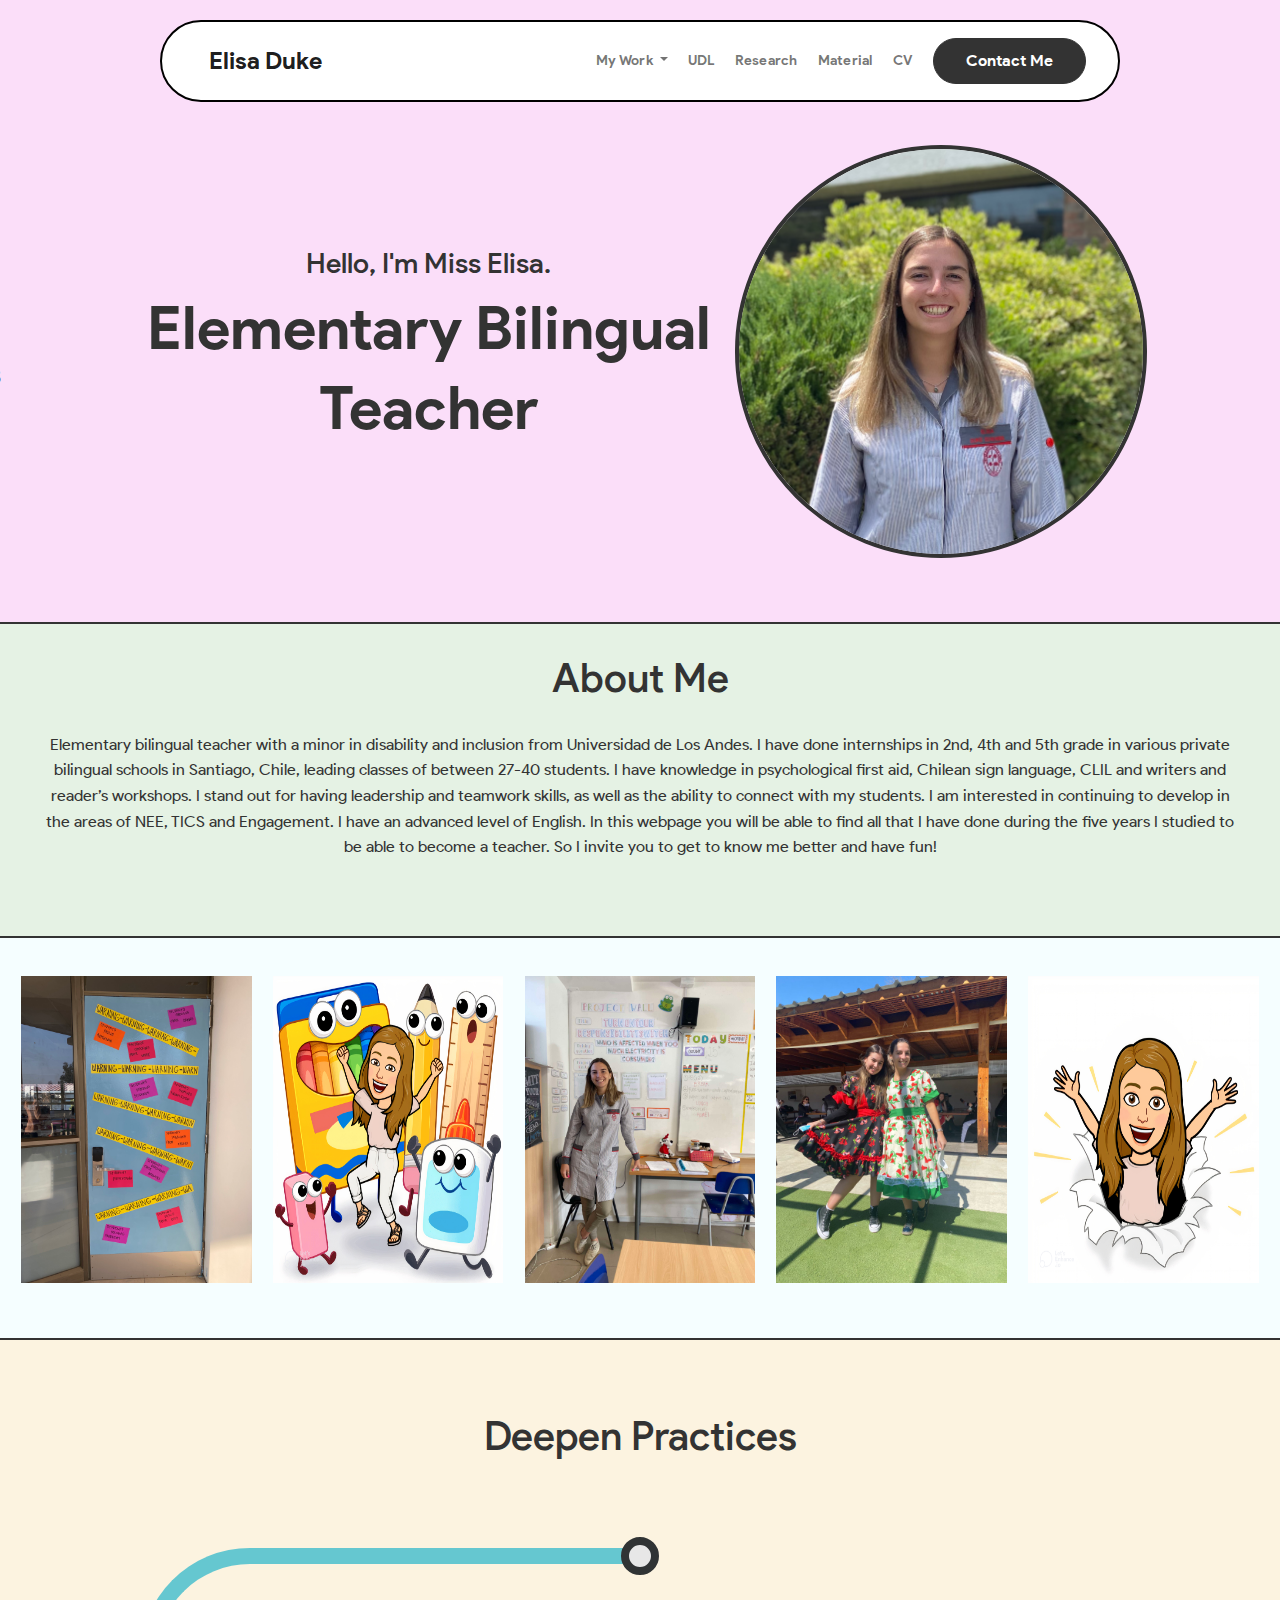
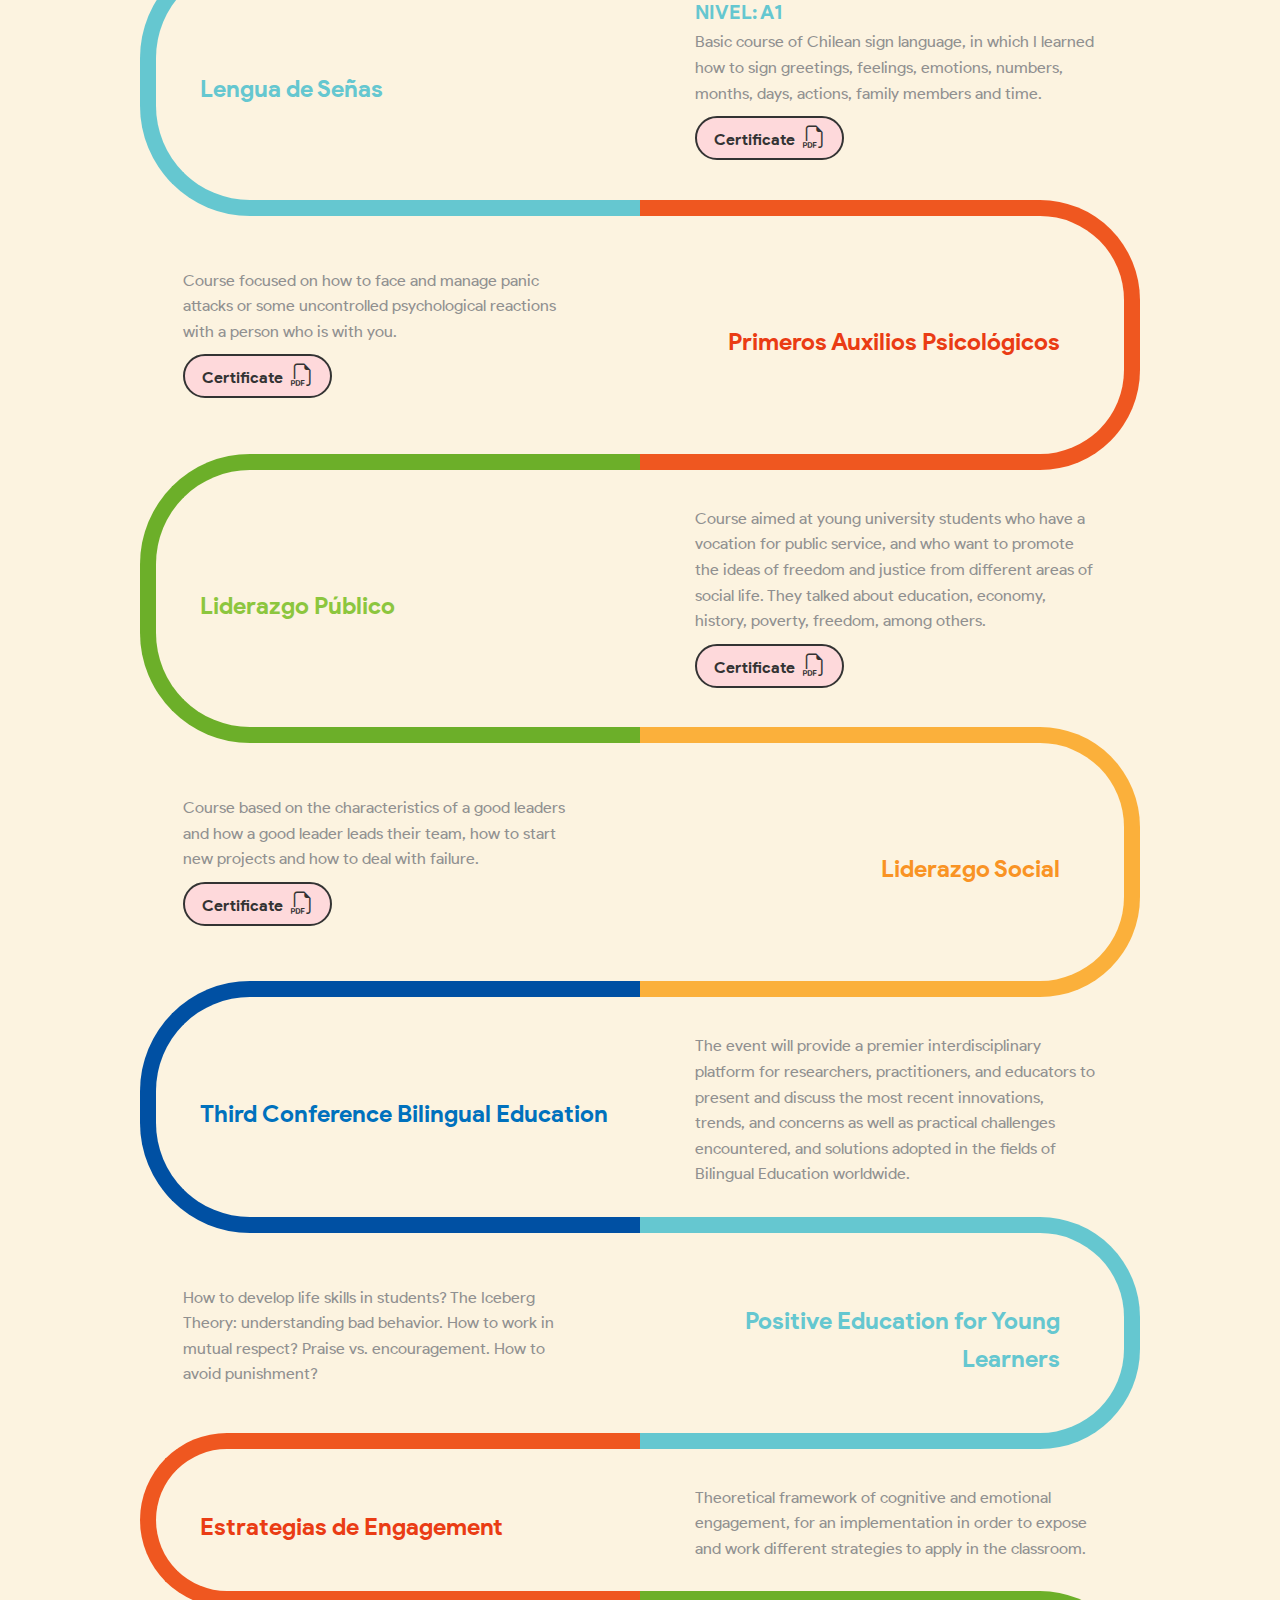
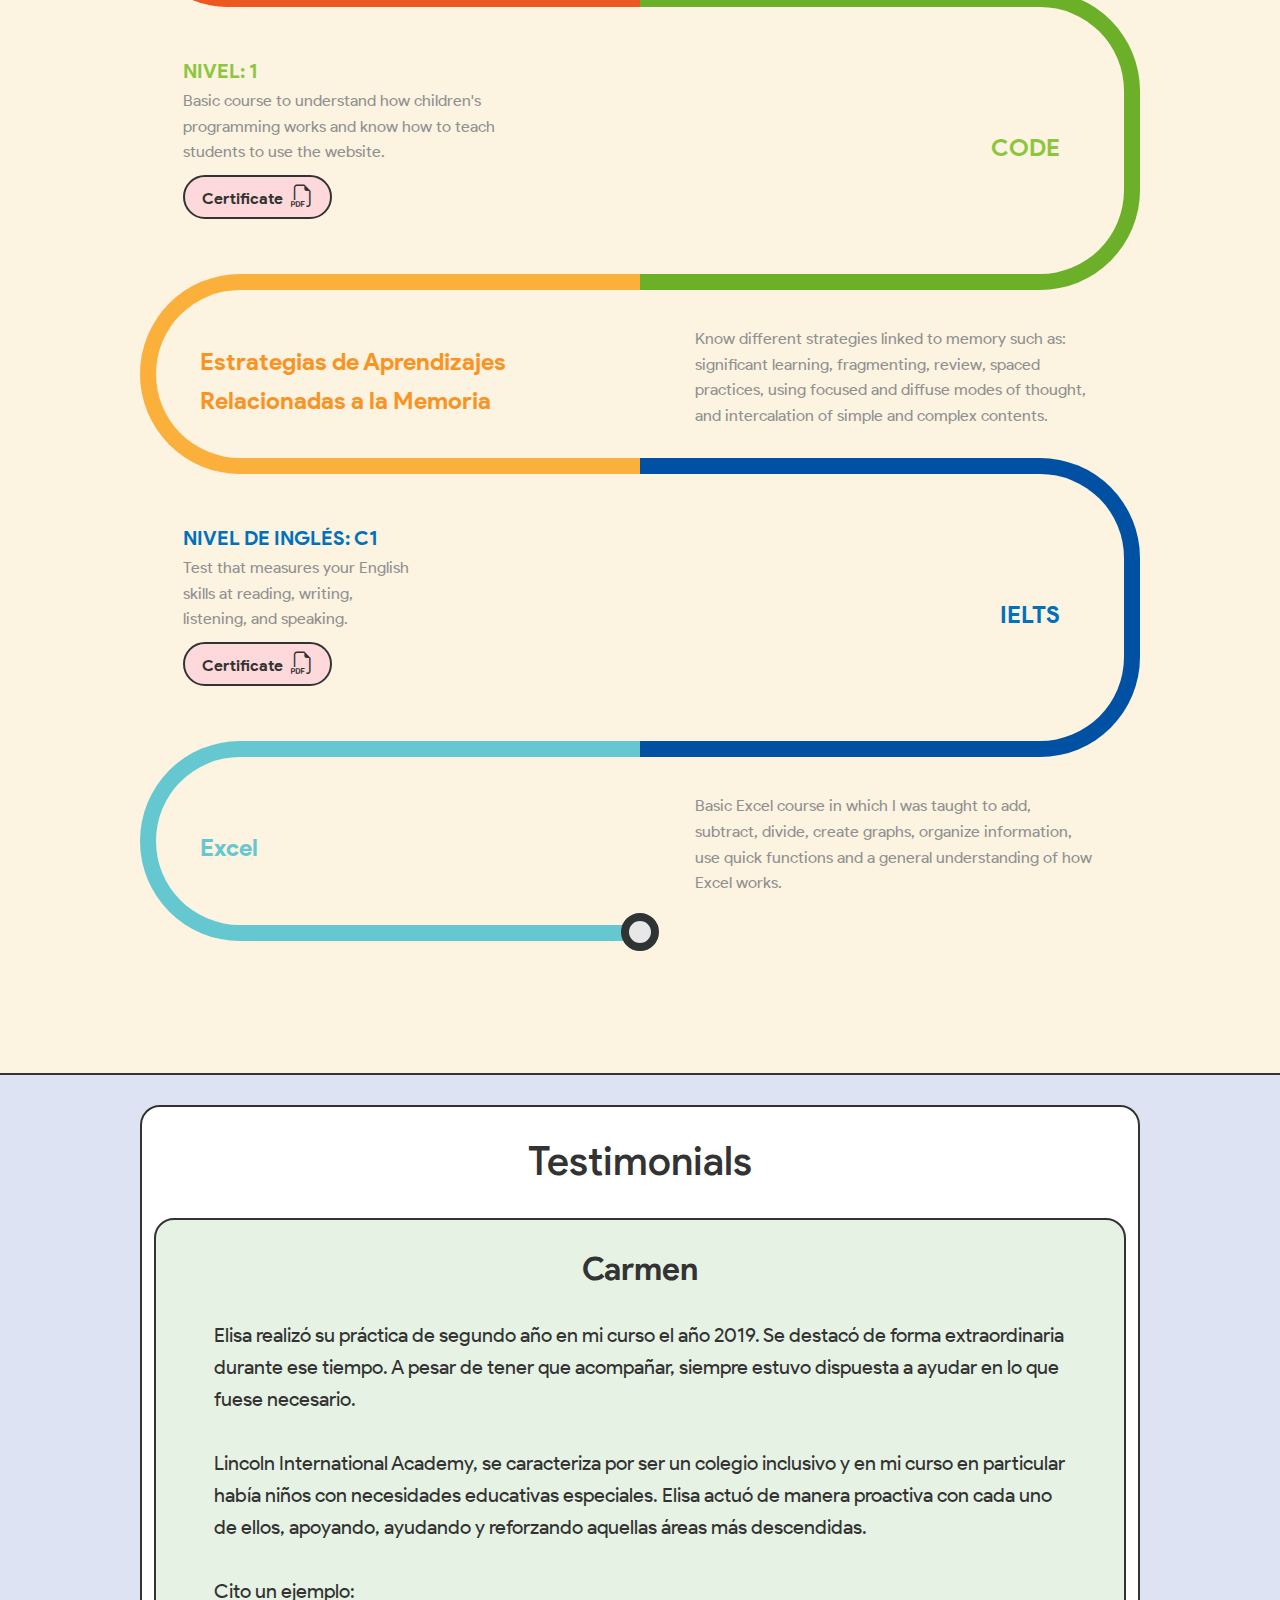
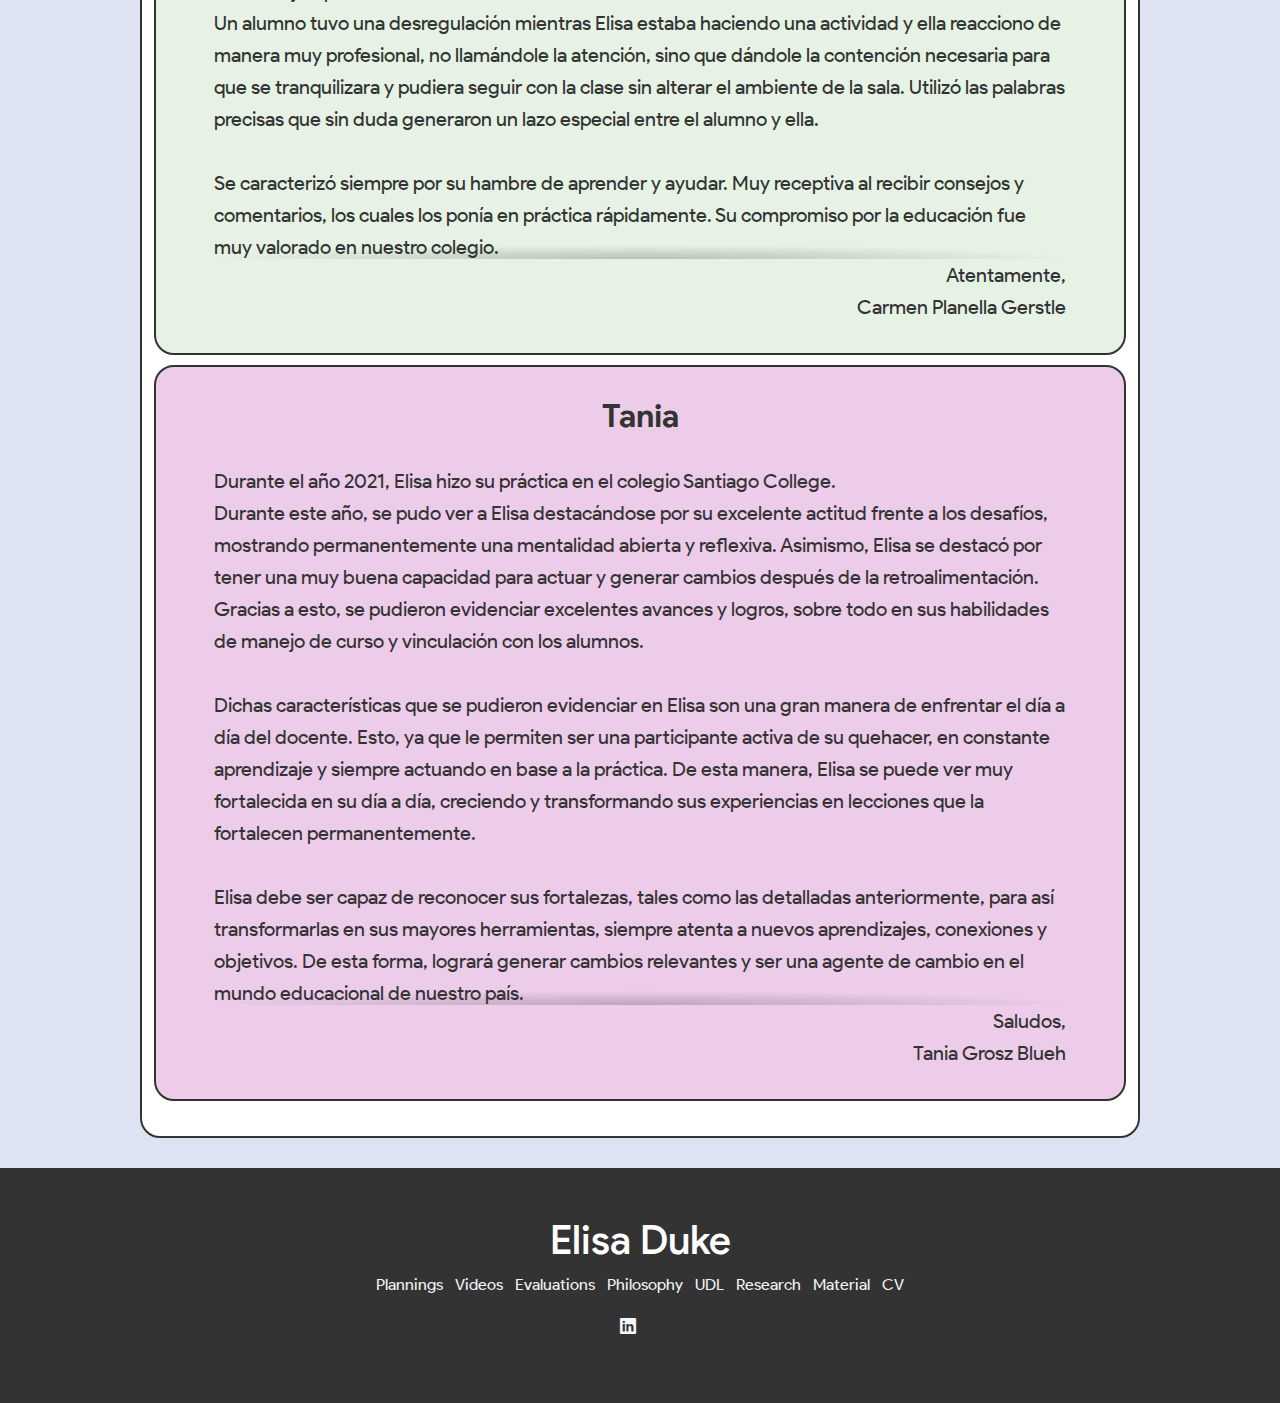
==== commit f9114d46: "fix: change animation position in index" ====
--- a/index.html
+++ b/index.html
@@ -53,14 +53,30 @@
         </div>
         <div style="z-index: 1;">
             <ul class="waterfall">
-                <li><i class="bi bi-pencil"></i></li>
-                <li><i class="bi bi-pencil"></i></li>
-                <li><i class="bi bi-book"></i></li>
-                <li><i class="bi bi-book"></i></li>
-                <li><i class="bi bi-balloon-heart"></i></li>
-                <li><i class="bi bi-balloon-heart"></i></li>
-                <li><i class="bi bi-123"></i></li>
-                <li><i class="bi bi-123"></i></li>
+                <li style="top: 35rem; font-size: 2rem;animation-direction: alternate;">
+                    <i class="bi bi-pencil"></i>
+                </li>
+                <li style="top: 15rem; font-size: 1.5rem;animation-direction: alternate-reverse;">
+                    <i class="bi bi-pencil"></i>
+                </li>
+                <li style="top: 25rem; font-size: 2rem;animation-direction: alternate;">
+                    <i class="bi bi-book"></i>
+                </li>
+                <li style="top: 38rem; font-size: 1.5rem;animation-direction: alternate-reverse;">
+                    <i class="bi bi-book"></i>
+                </li>
+                <li style="top: 13rem; font-size: 2rem;animation-direction: alternate;">
+                    <i class="bi bi-balloon-heart"></i>
+                </li>
+                <li style="top: 28rem; font-size: 1.5rem;animation-direction: alternate-reverse;">
+                    <i class="bi bi-balloon-heart"></i>
+                </li>
+                <li style="top: 22rem; font-size: 2rem;animation-direction: alternate;">
+                    <i class="bi bi-123"></i>
+                </li>
+                <li style="top: 8rem; font-size: 1.5rem;animation-direction: alternate-reverse;">
+                    <i class="bi bi-123"></i>
+                </li>
             </ul>
         </div>
     </header>
--- a/css/untitled.css
+++ b/css/untitled.css
@@ -414,7 +414,7 @@
   list-style: none;
   animation: animate 20s ease-in infinite;
   color: #333;
-  left: -32px;
+  left: -2rem;
 }
 .waterfall li:nth-child(1){
   top: 25%;
@@ -460,12 +460,12 @@
 @keyframes animate {
   0%{
       transform: translateX(0);
-      opacity: 0.2;
+      opacity: 0.3;
   }
 
   100%{
       transform: translateX(115vw);
-      opacity: 0.2;
+      opacity: 0.3;
   }
 
 }
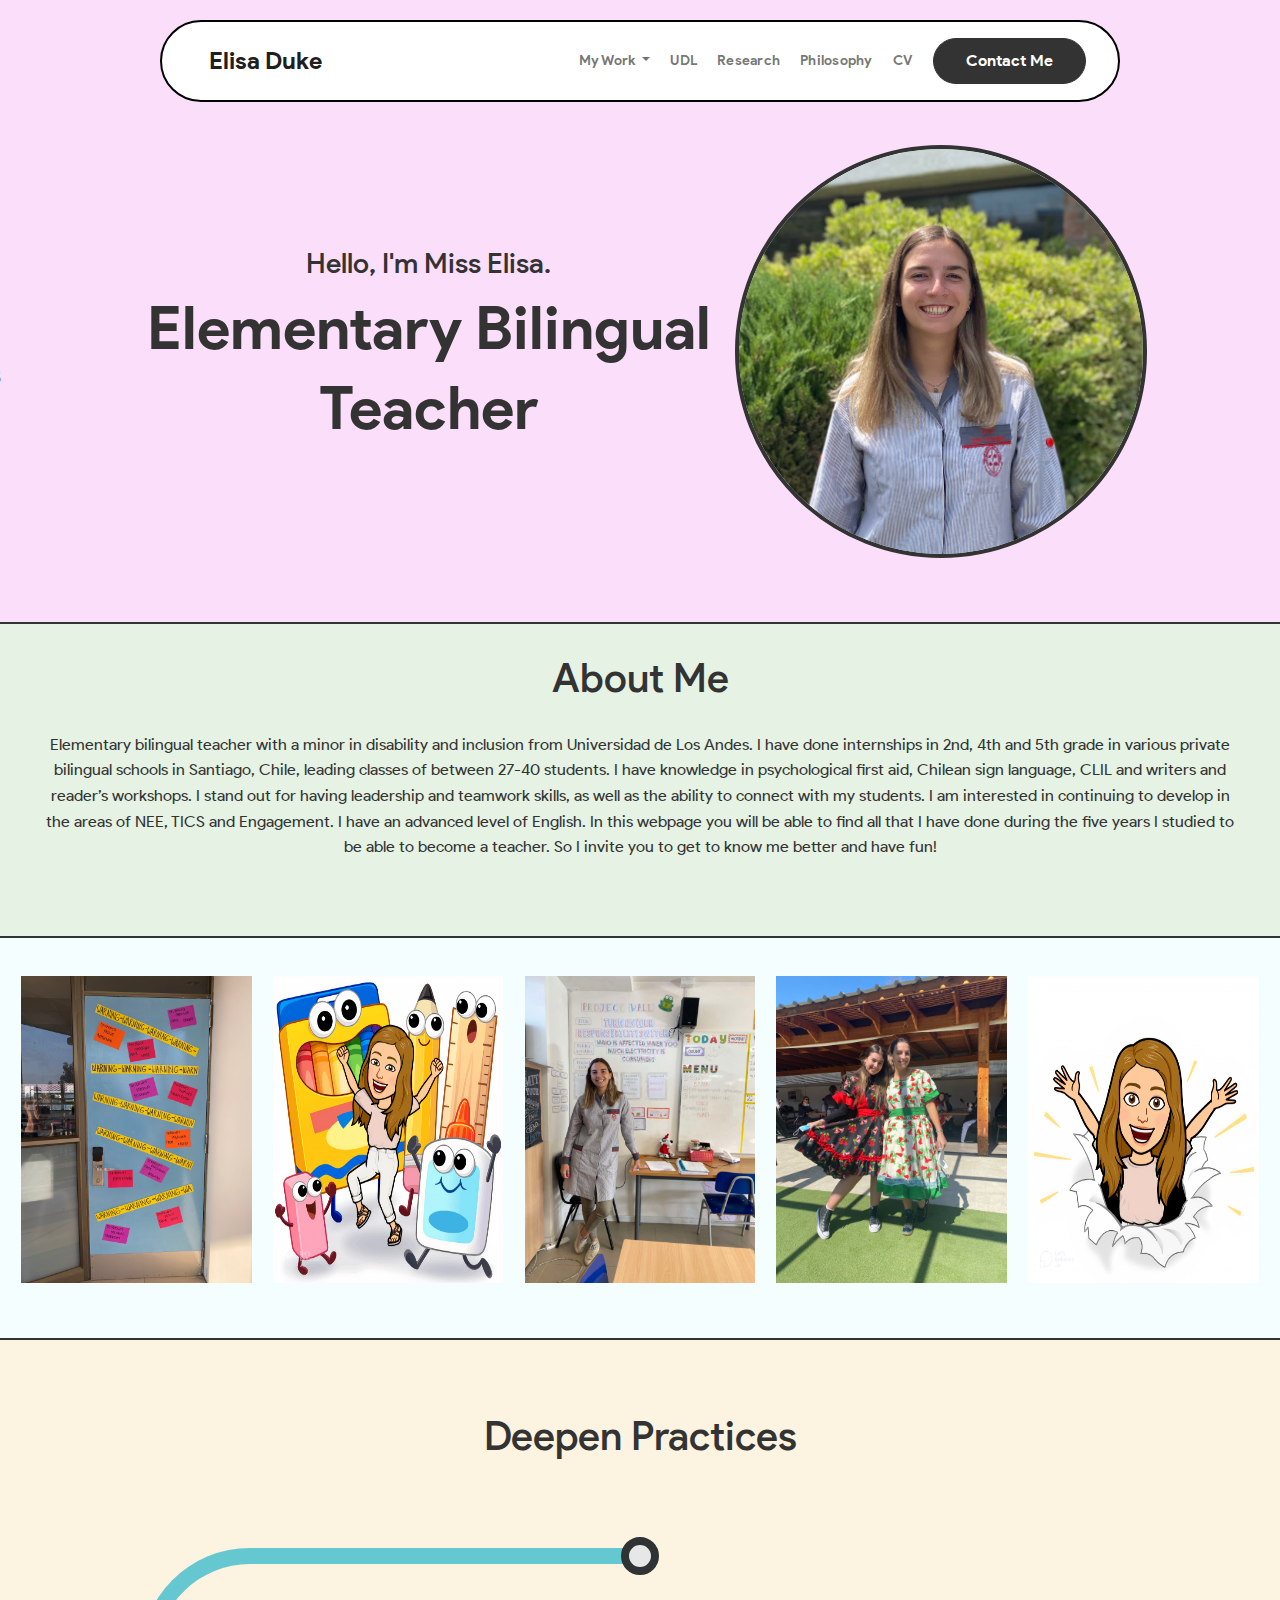
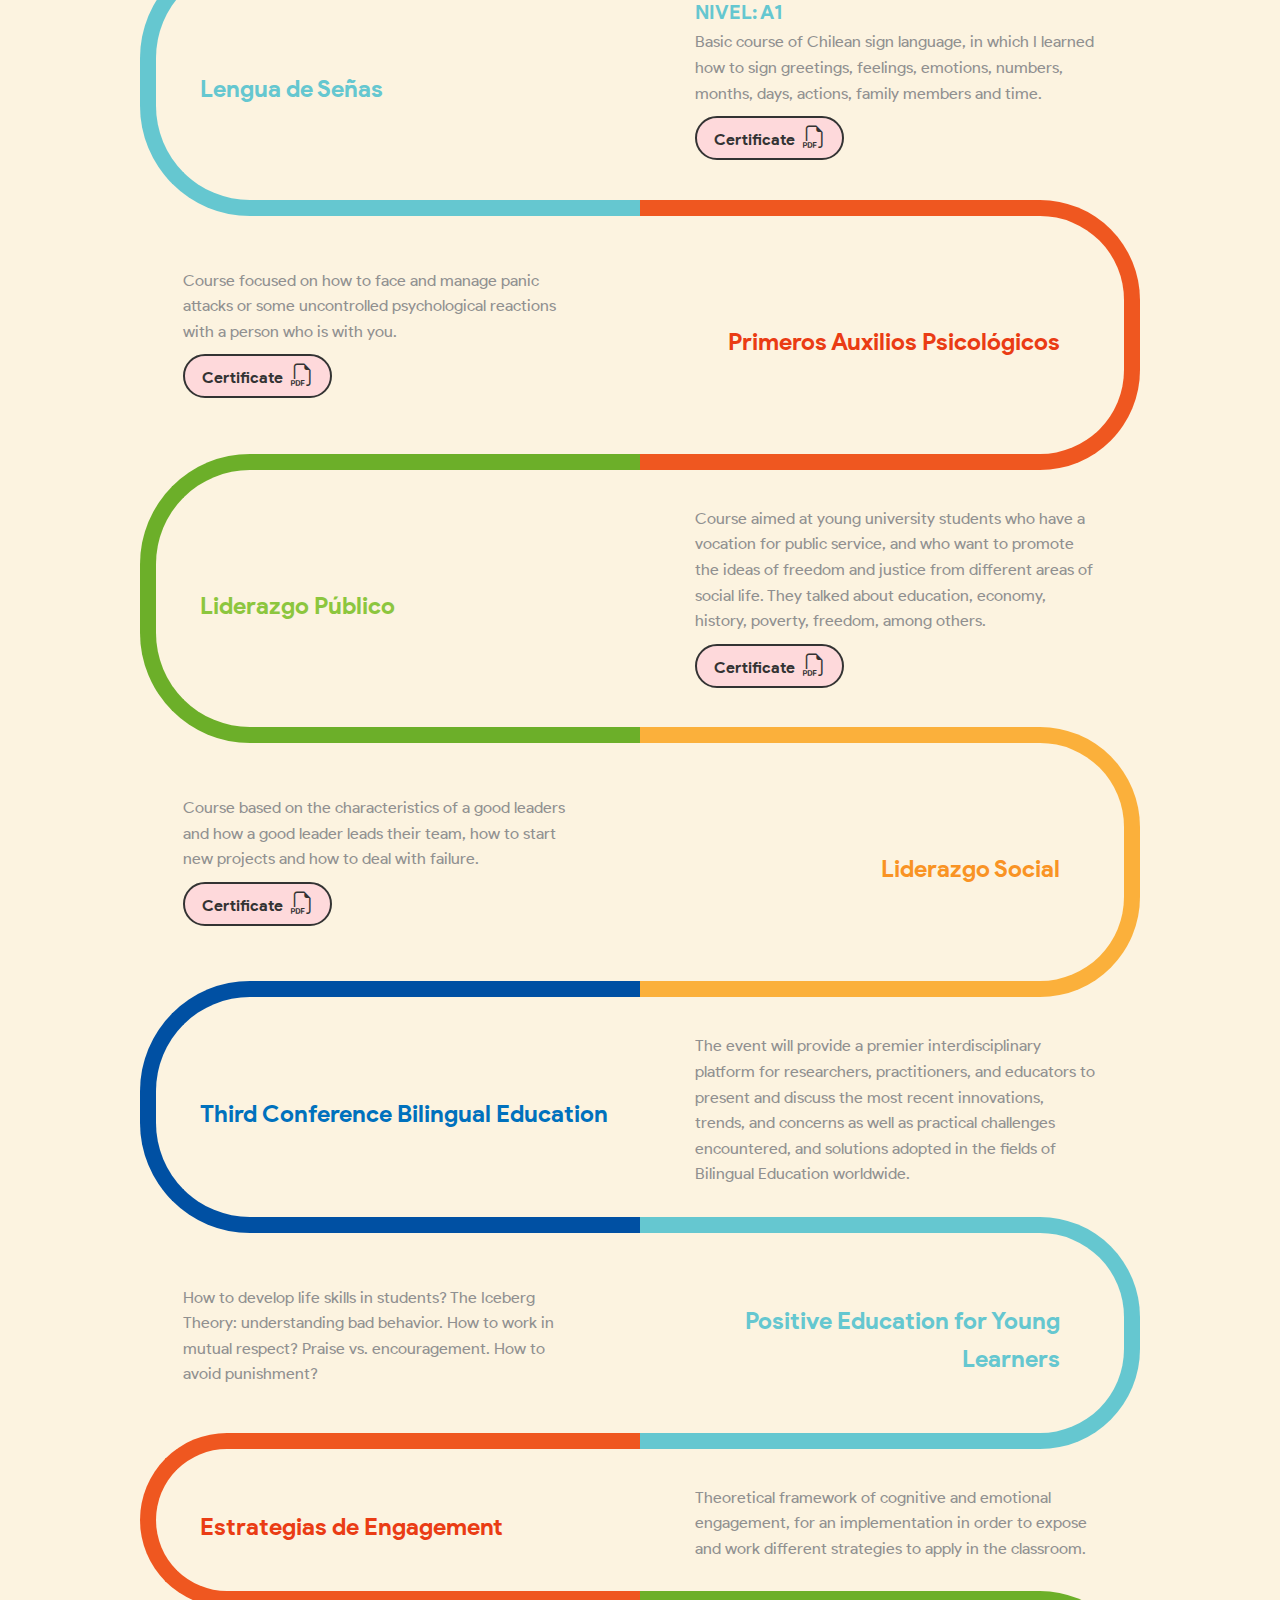
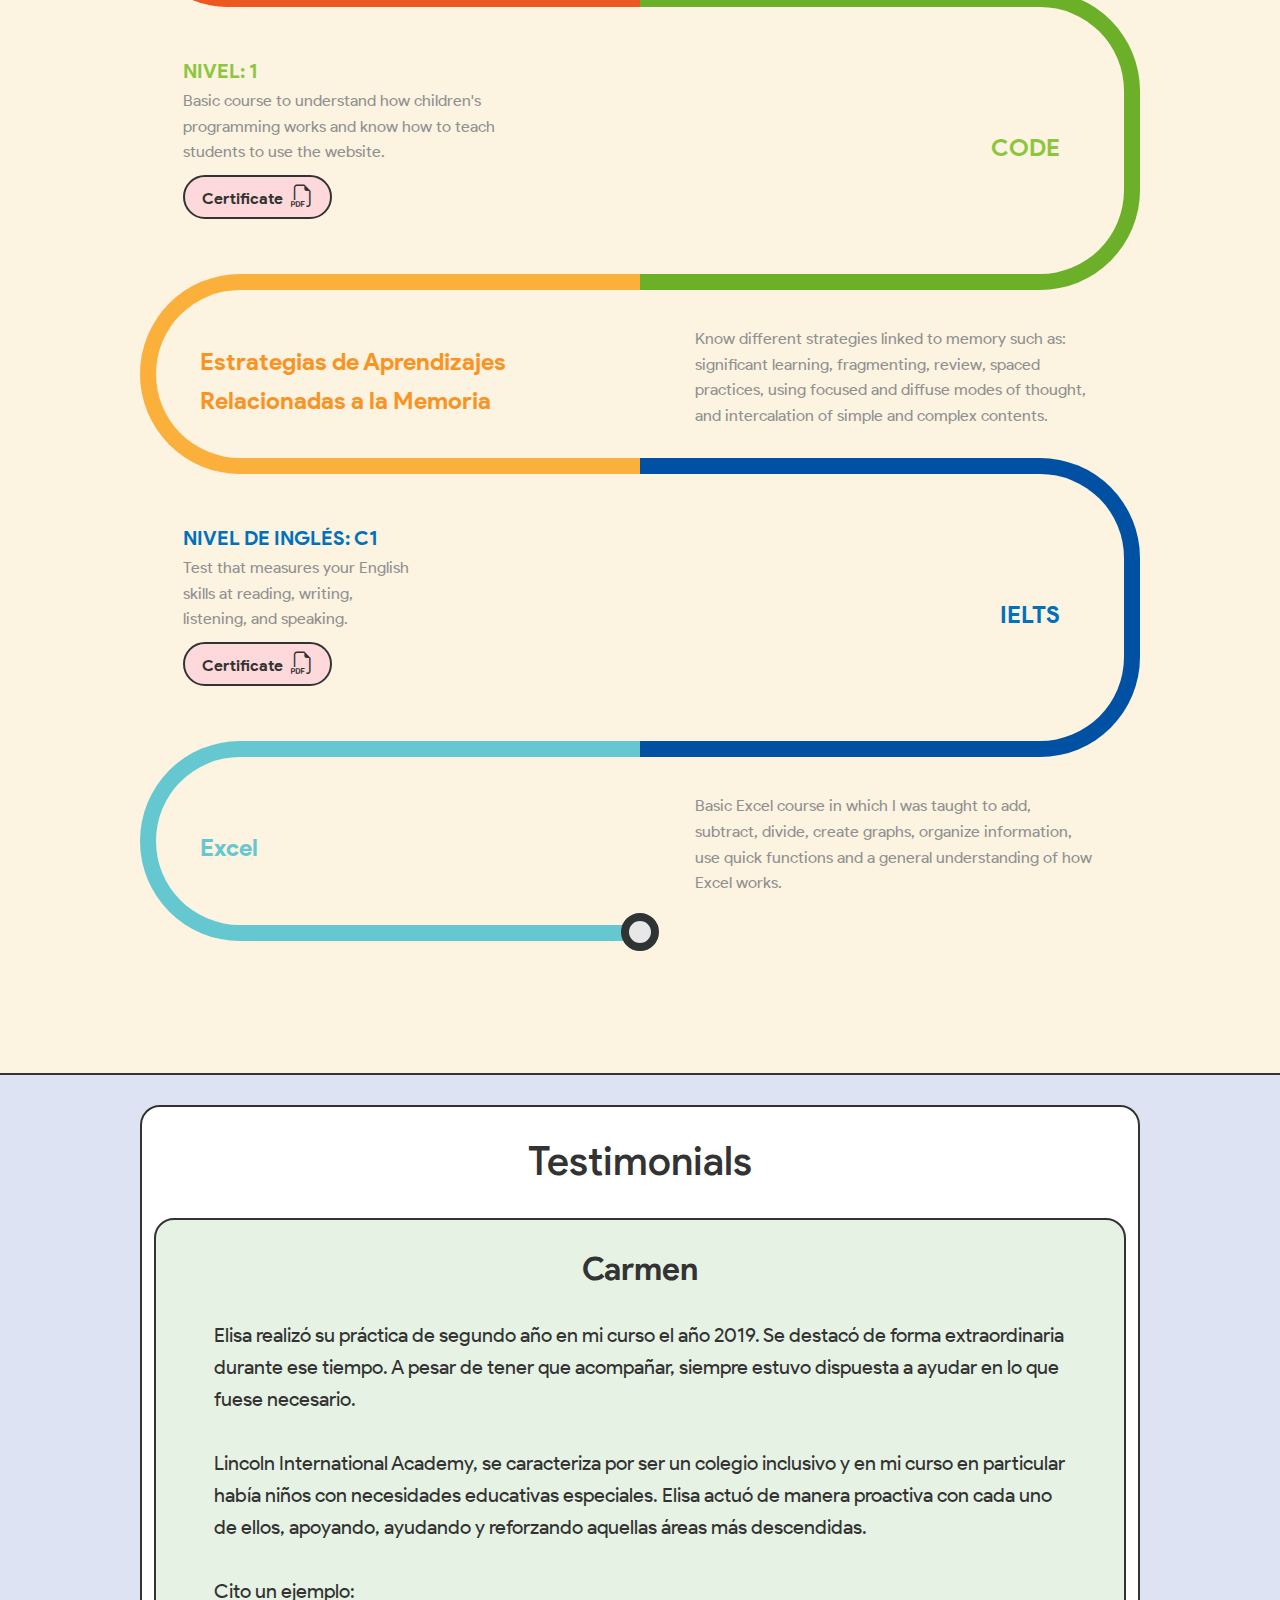
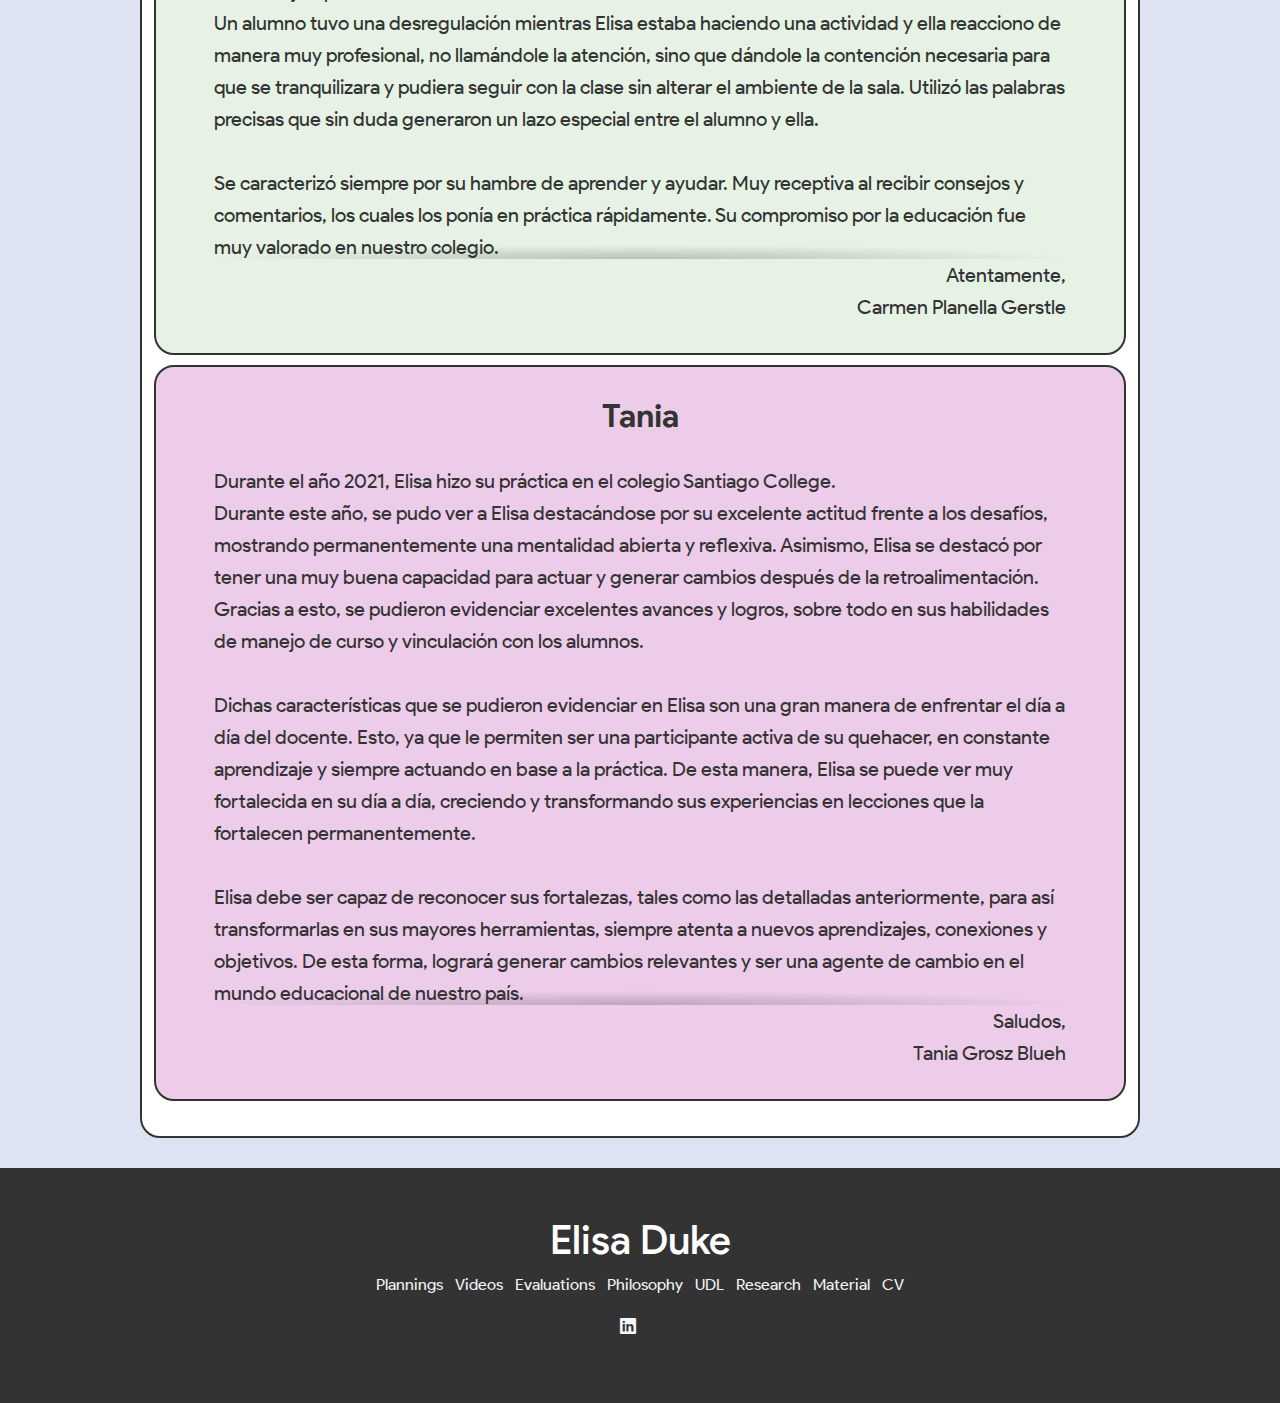
==== commit 33120c90: "fix: swap navbar order between philosophy and material" ====
--- a/index.html
+++ b/index.html
@@ -28,13 +28,13 @@
                                 <a class="dropdown-item" href="plannings" style="font-size: 14px;">Plannings</a>
                                 <a class="dropdown-item" href="videos" style="font-size: 14px;">Videos</a>
                                 <a class="dropdown-item" href="evaluations" style="font-size: 14px;">Evaluations</a>
-                                <a class="dropdown-item" href="teaching_philosophy" style="font-size: 14px;">Philosophy</a>
+                                <a class="dropdown-item" href="material" style="font-size: 14px;">Material</a>
                             </div>
                         </div>
                     </li>
                     <li class="nav-item"><a class="nav-link nav-item" href="udl" style="padding: 5px 10px;line-height: 20px;">UDL</a></li>
                     <li class="nav-item"><a class="nav-link nav-item" href="research" style="padding: 5px 10px;line-height: 20px;">Research</a></li>
-                    <li class="nav-item"><a class="nav-link nav-item" href="material" style="padding: 5px 10px;line-height: 20px;">Material</a></li>
+                    <li class="nav-item"><a class="nav-link nav-item" href="teaching_philosophy" style="padding: 5px 10px;line-height: 20px;">Philosophy</a></li>
                     <li class="nav-item"><a class="nav-link nav-item" href="cv" style="padding: 5px 10px;line-height: 20px;">CV</a></li>
                 </ul>
                 <a class="btn btn-primary" type="button" href="http://linkedin.com/in/elisa-duke-b75aa5245" style="background-color: #333; border-color: #333;">Contact Me</a>
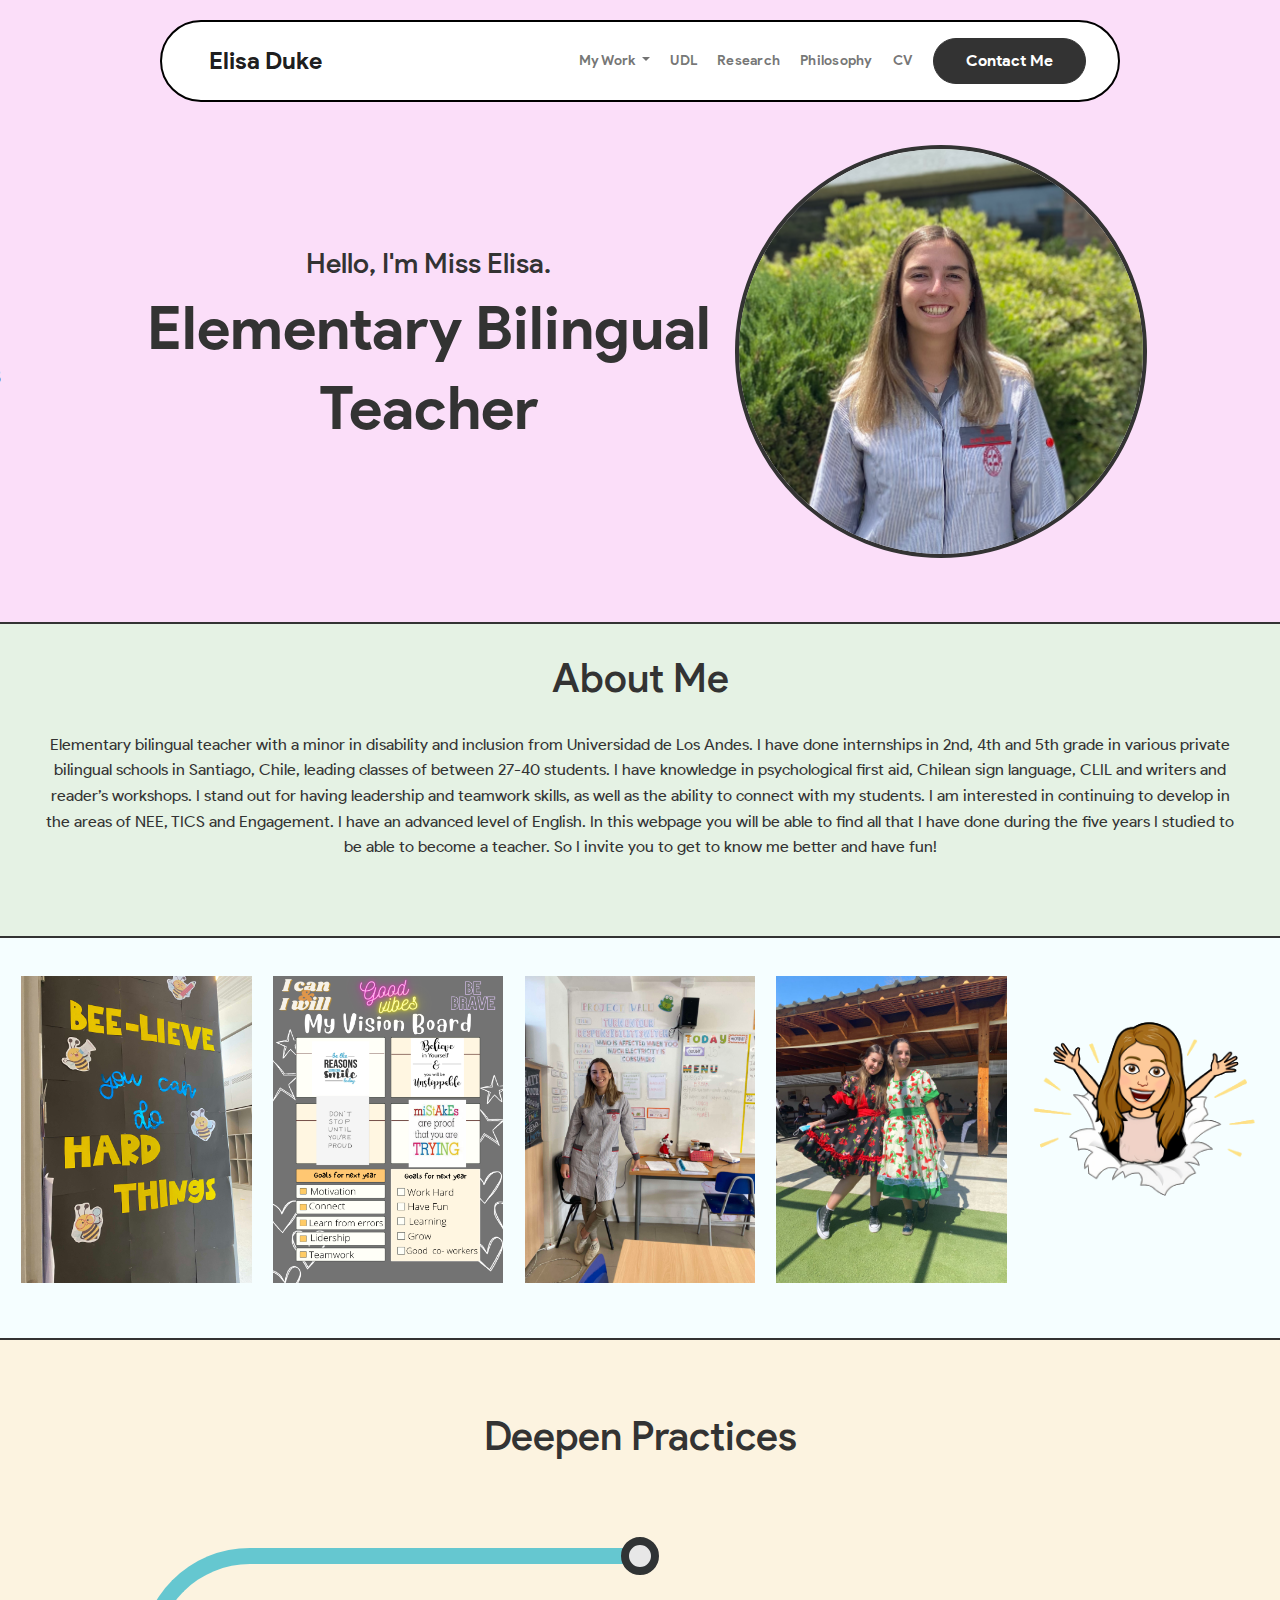
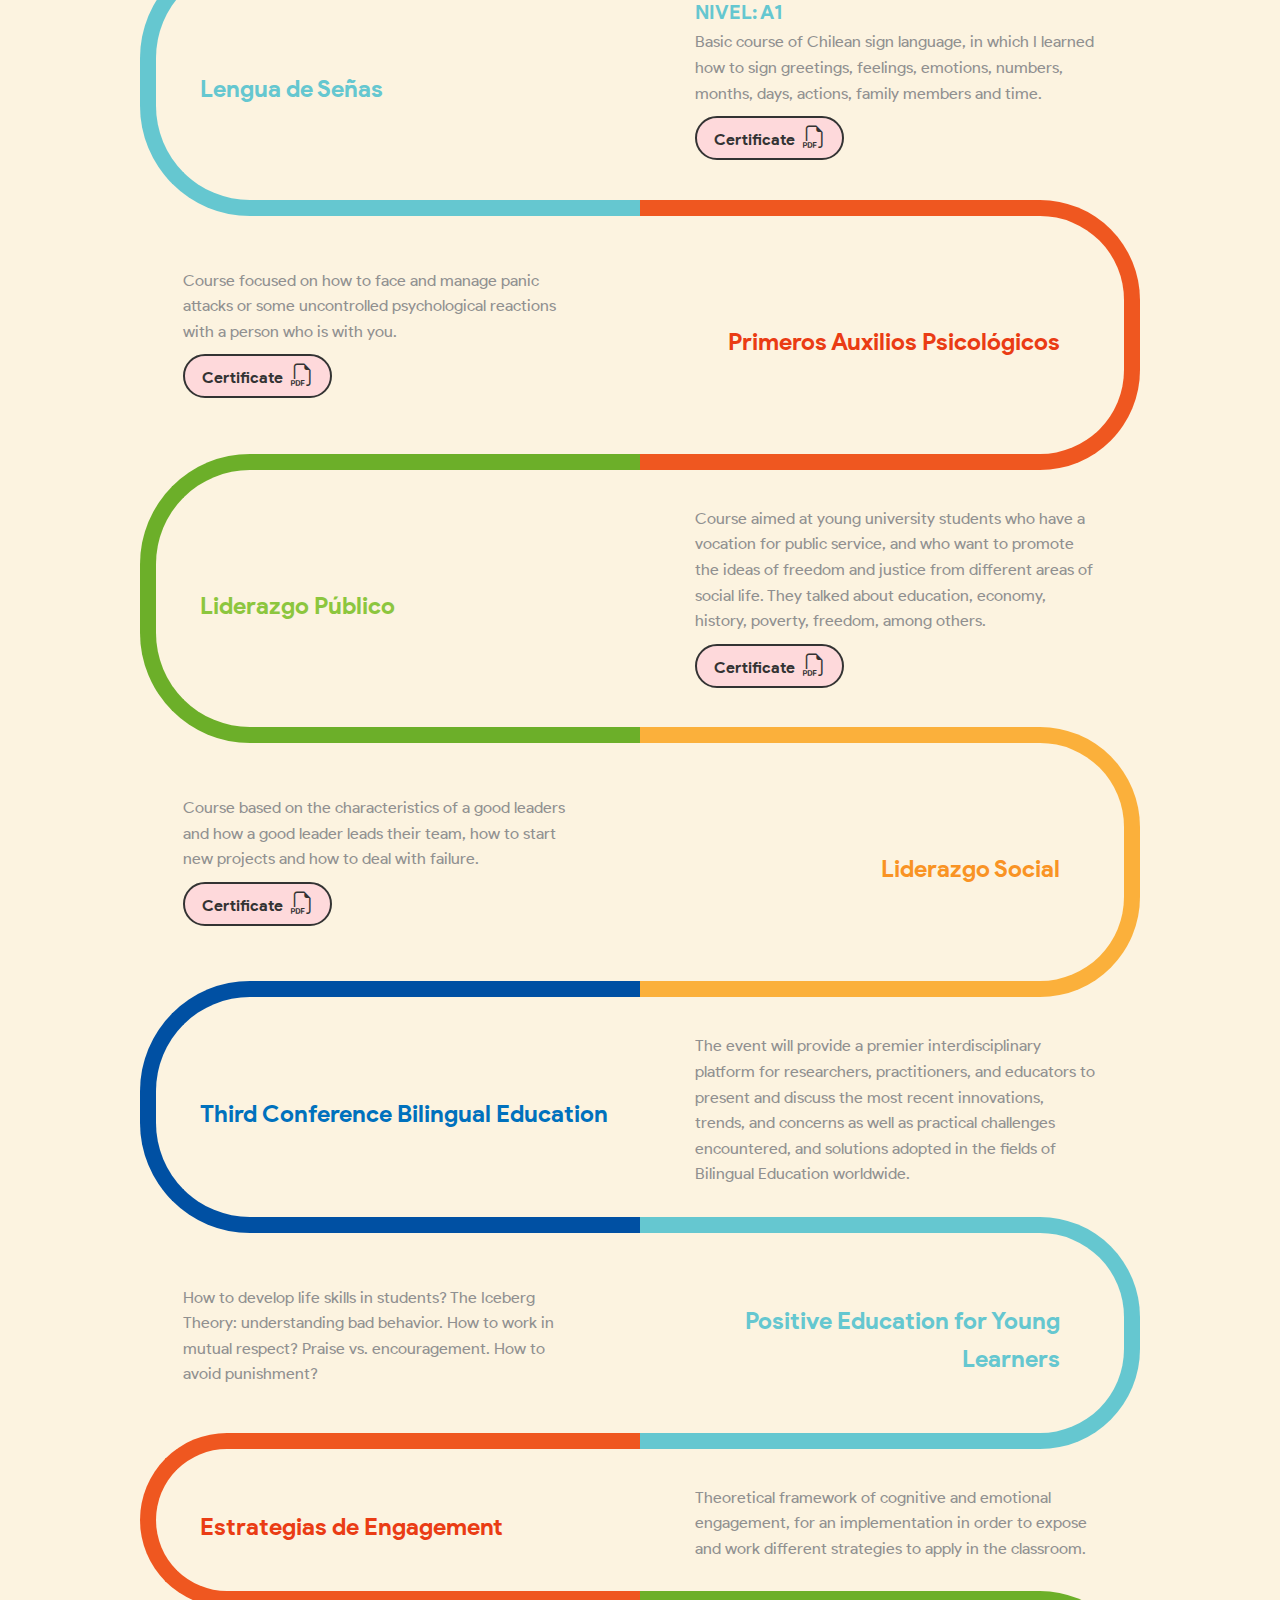
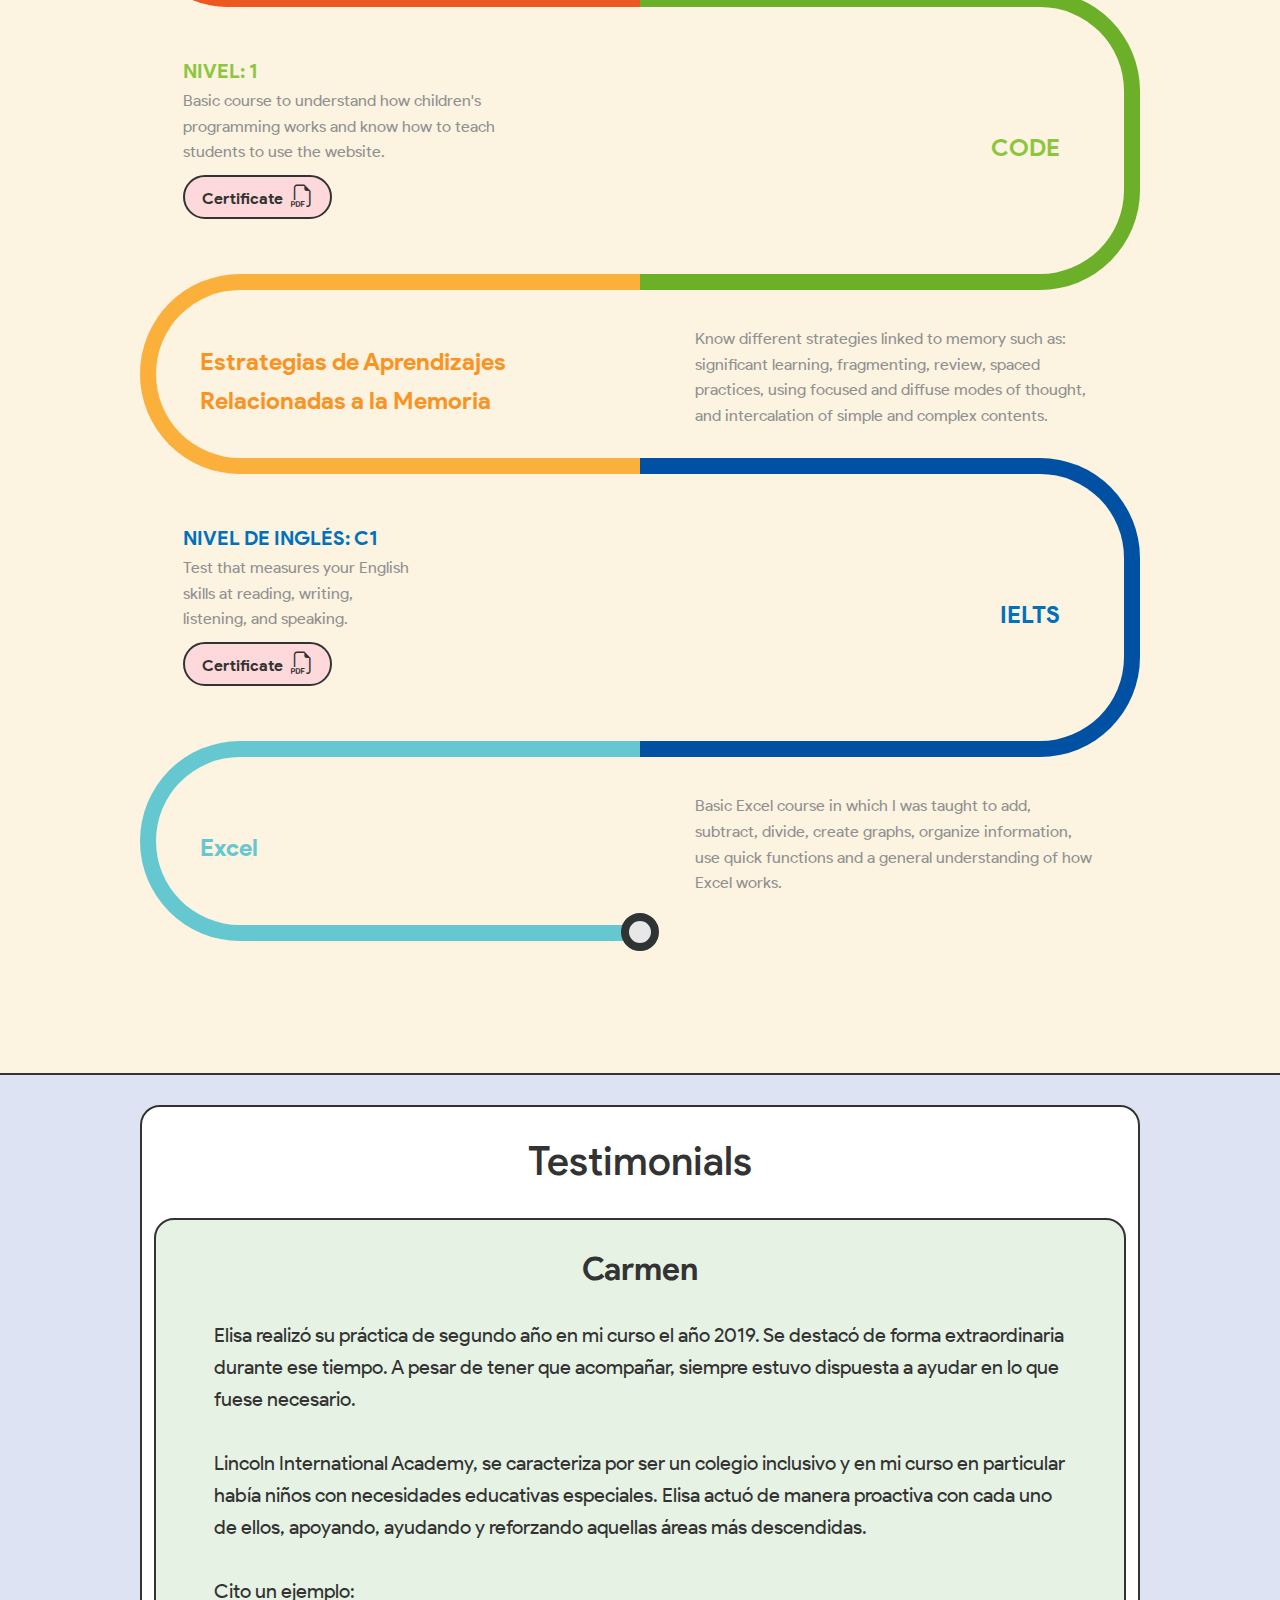
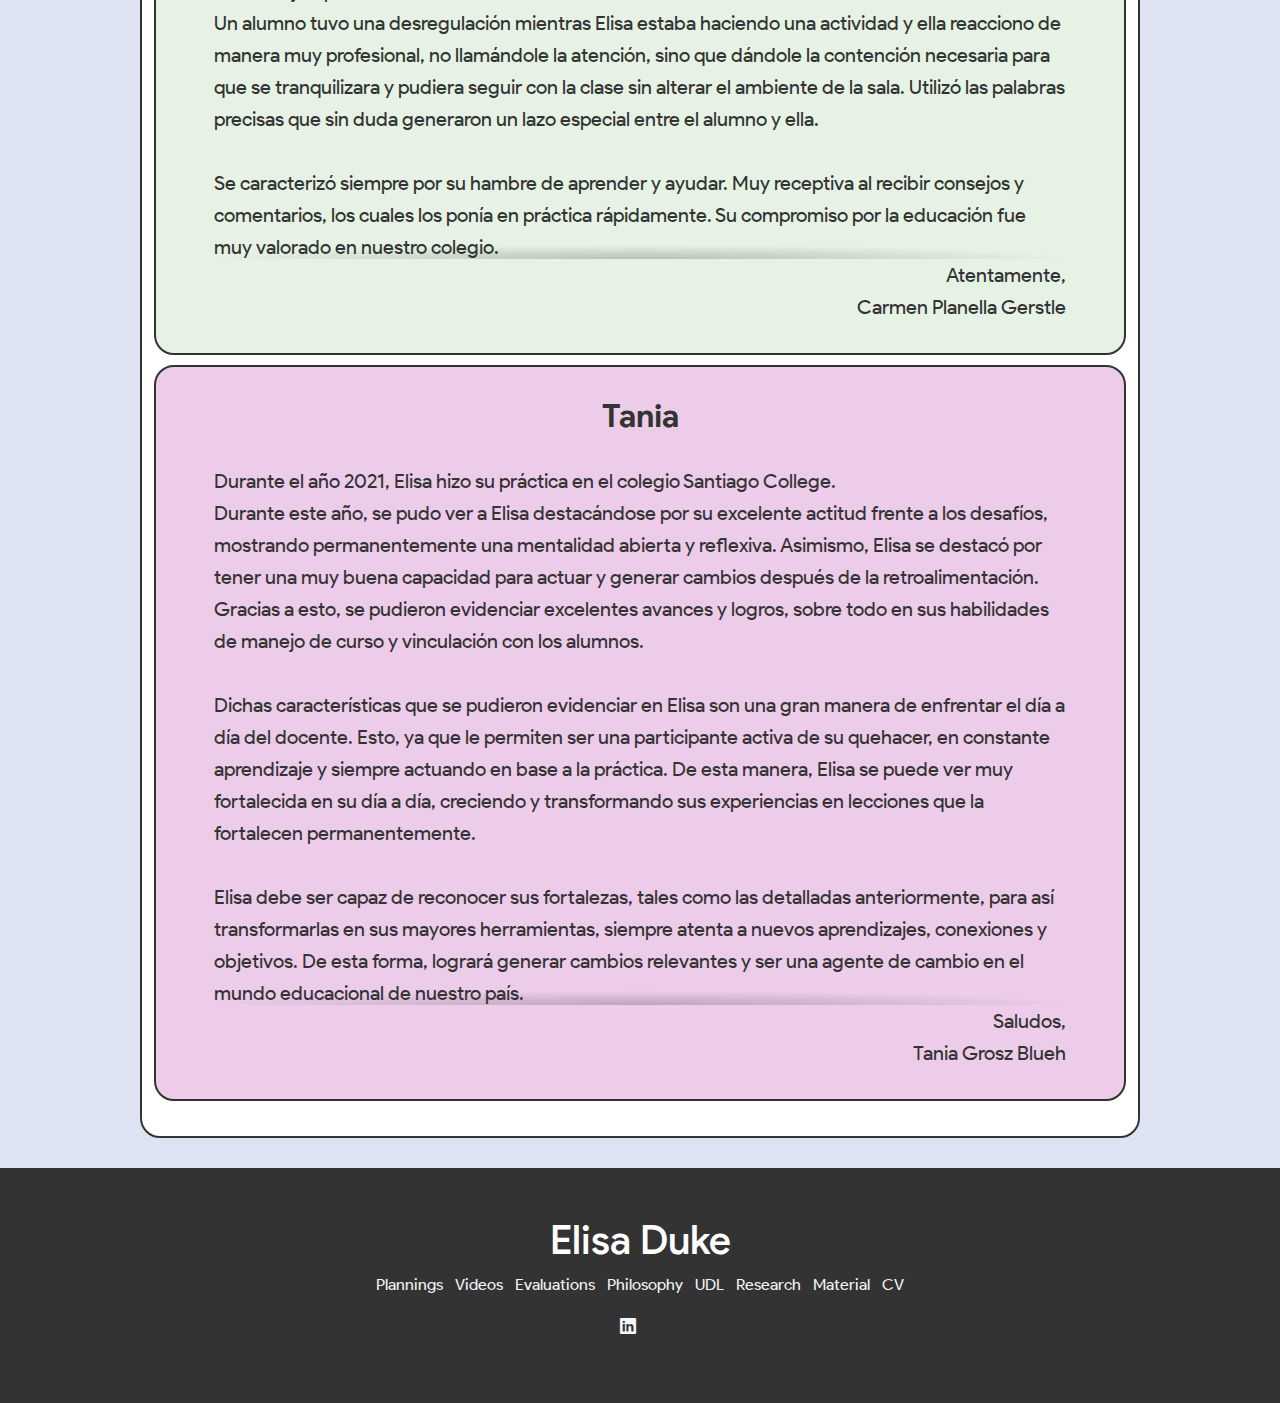
==== commit d792b4e0: "fix: change index pictures" ====
--- a/index.html
+++ b/index.html
@@ -97,45 +97,37 @@
             <div class="d-flex justify-content-evenly scroll-element primary" >
                 <img
                     src="images/puerta.jpg"
-                    alt="damilola jerugba"
-                />
-                <img
-                    src="images/bitmoji1_auto_x2.jpg"
-                    alt="tosin jerugba"
+                />
+                <img
+                    src="images/vision_board.png"
                 />
                 <img
                     src="images/img_sala.jpg"
-                    alt="fiyin jerugba"
                 />
                 <img
                     src="images/img_chile.jpg"
-                    alt="feyikemi jerugba"
-                />
-                <img
-                    src="images/bitmoji2_auto_x2.jpg"
-                    alt="femi jerugba"
+                />
+                <img
+                    src="images/bit2.png"
+                    style="height: 18vw;top:50%"
                 />
             </div>
             <div class="d-flex justify-content-evenly scroll-element secondary">
                 <img
                     src="images/puerta.jpg"
-                    alt="damilola jerugba"
-                />
-                <img
-                    src="images/bitmoji1_auto_x2.jpg"
-                    alt="tosin jerugba"
+                />
+                <img
+                    src="images/vision_board.png"
                 />
                 <img
                     src="images/img_sala.jpg"
-                    alt="fiyin jerugba"
                 />
                 <img
                     src="images/img_chile.jpg"
-                    alt="feyikemi jerugba"
-                />
-                <img
-                    src="images/bitmoji2_auto_x2.jpg"
-                    alt="femi jerugba"
+                />
+                <img
+                    src="images/bit2.png"
+                    style="height: 18vw;top:50%"
                 />
             </div>  
         </div>
--- a/css/untitled.css
+++ b/css/untitled.css
@@ -521,4 +521,34 @@
 .thermometer {
   margin:auto;
   width:100%;
+}
+
+.click {
+  z-index: 2; 
+  width: 10rem;
+  top: -5rem;
+  right: -4rem;
+  position: absolute;
+  display: flex;
+  align-items: center;
+  justify-content: center;
+}
+
+.click-text {
+  position: absolute; 
+  text-align: center;
+  font-size: 1rem;
+  font-weight: 600;
+  transform: rotateZ(17deg);
+  z-index: 5;
+}
+
+.rot-star {
+  animation: rotating 15s linear infinite;
+}
+
+@keyframes rotating {
+  100% {
+    transform: rotate(360deg);
+  }
 }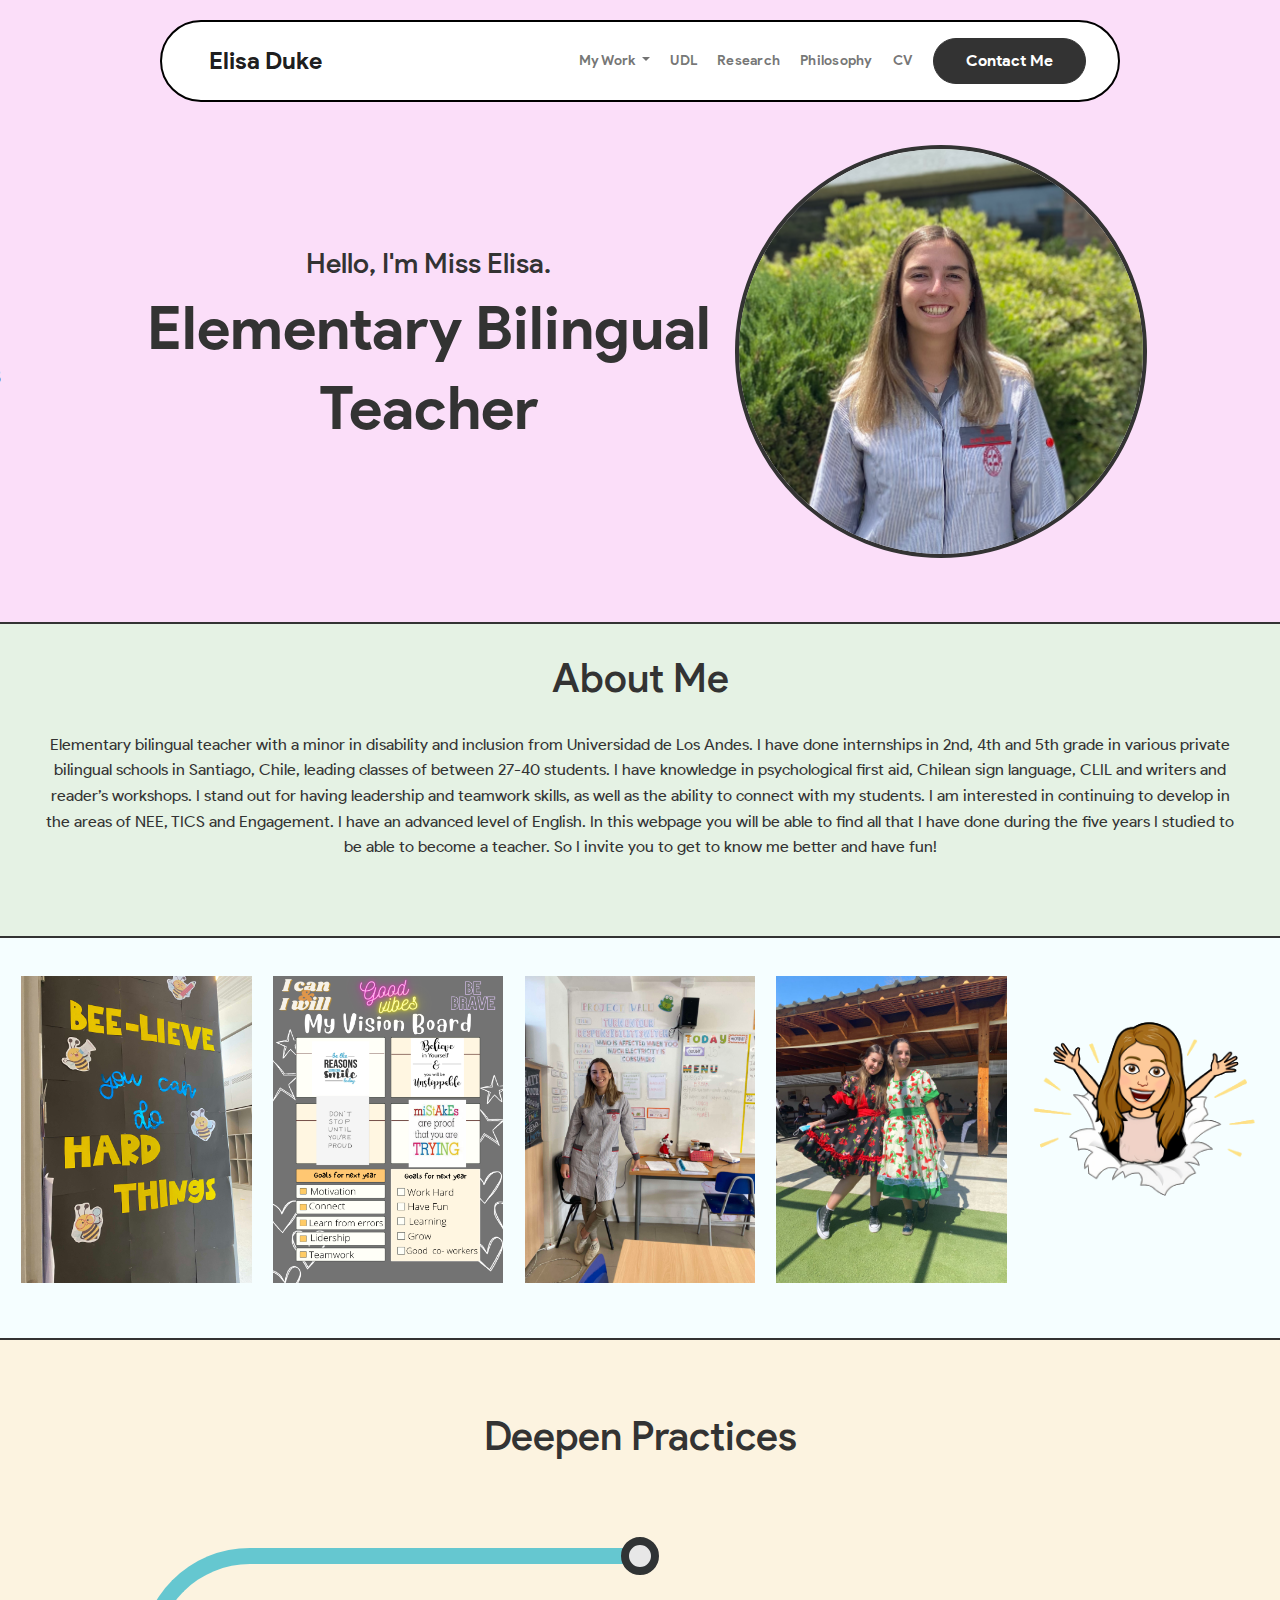
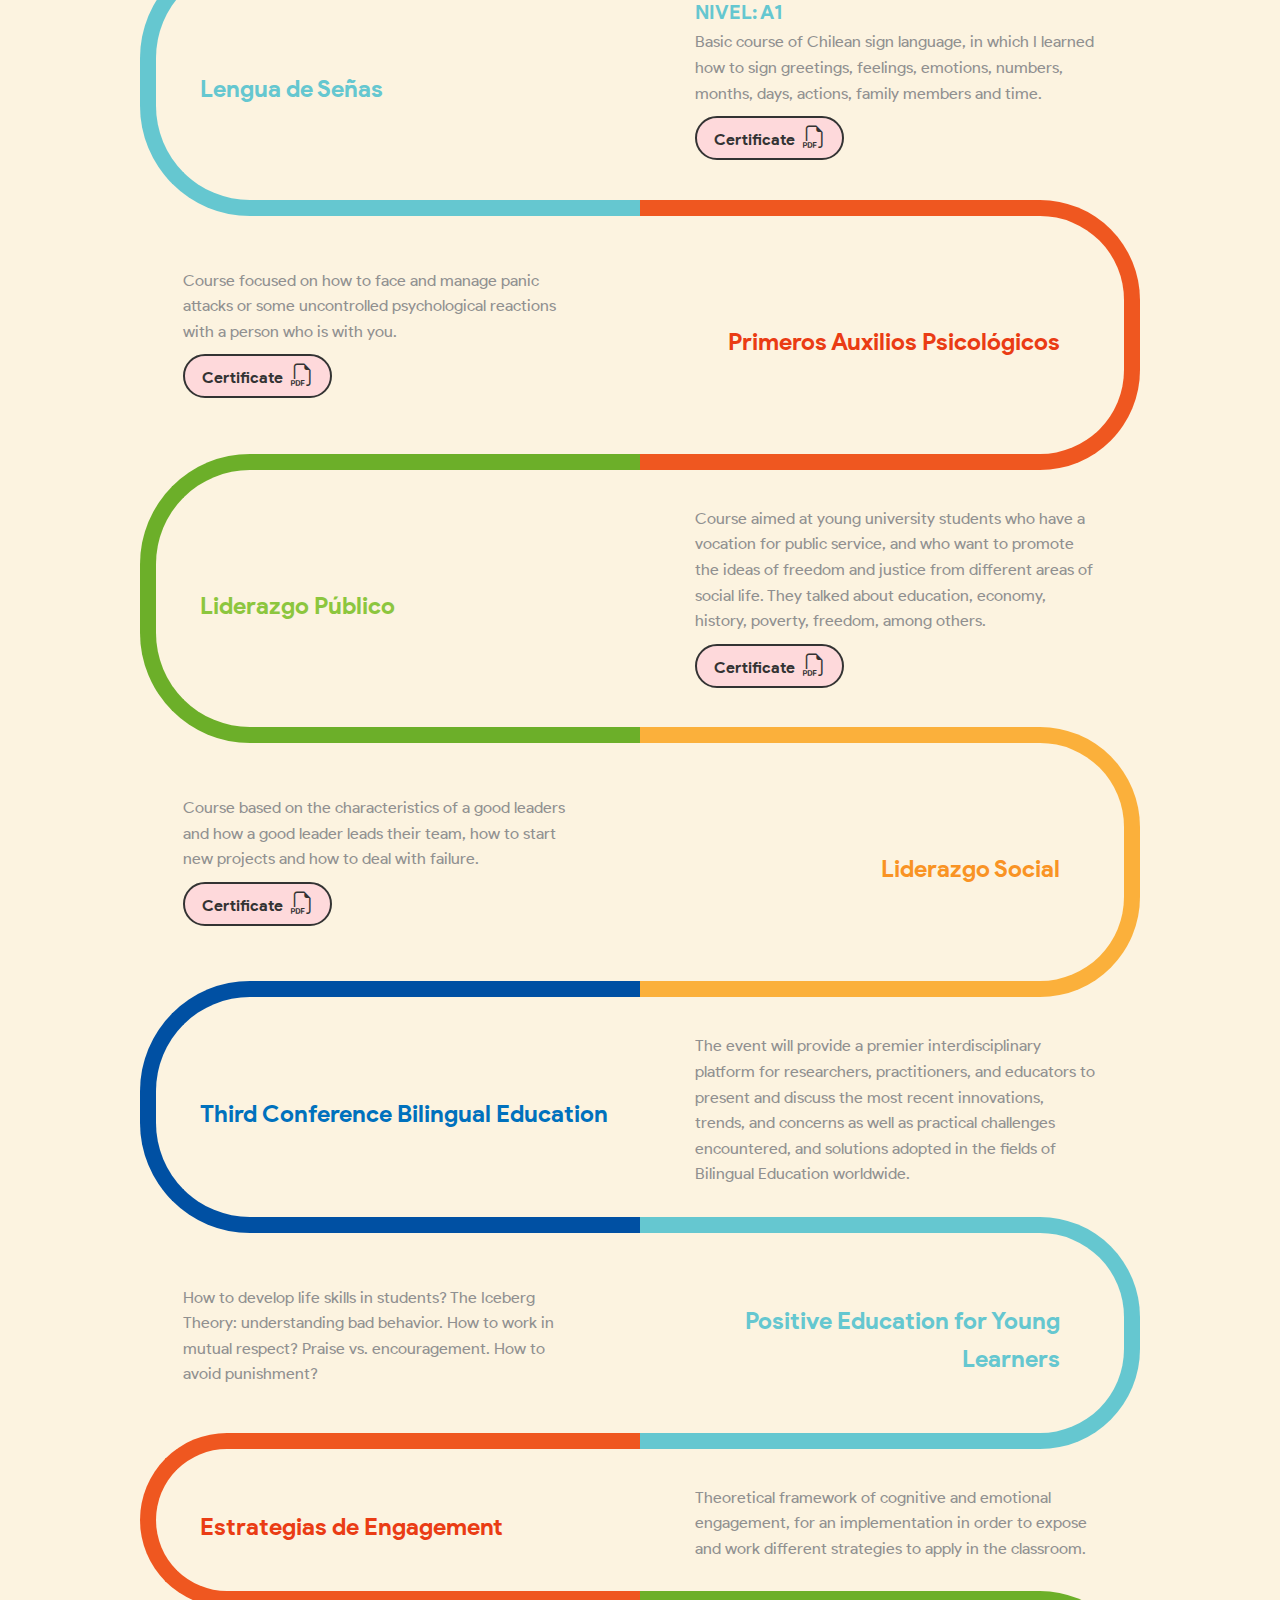
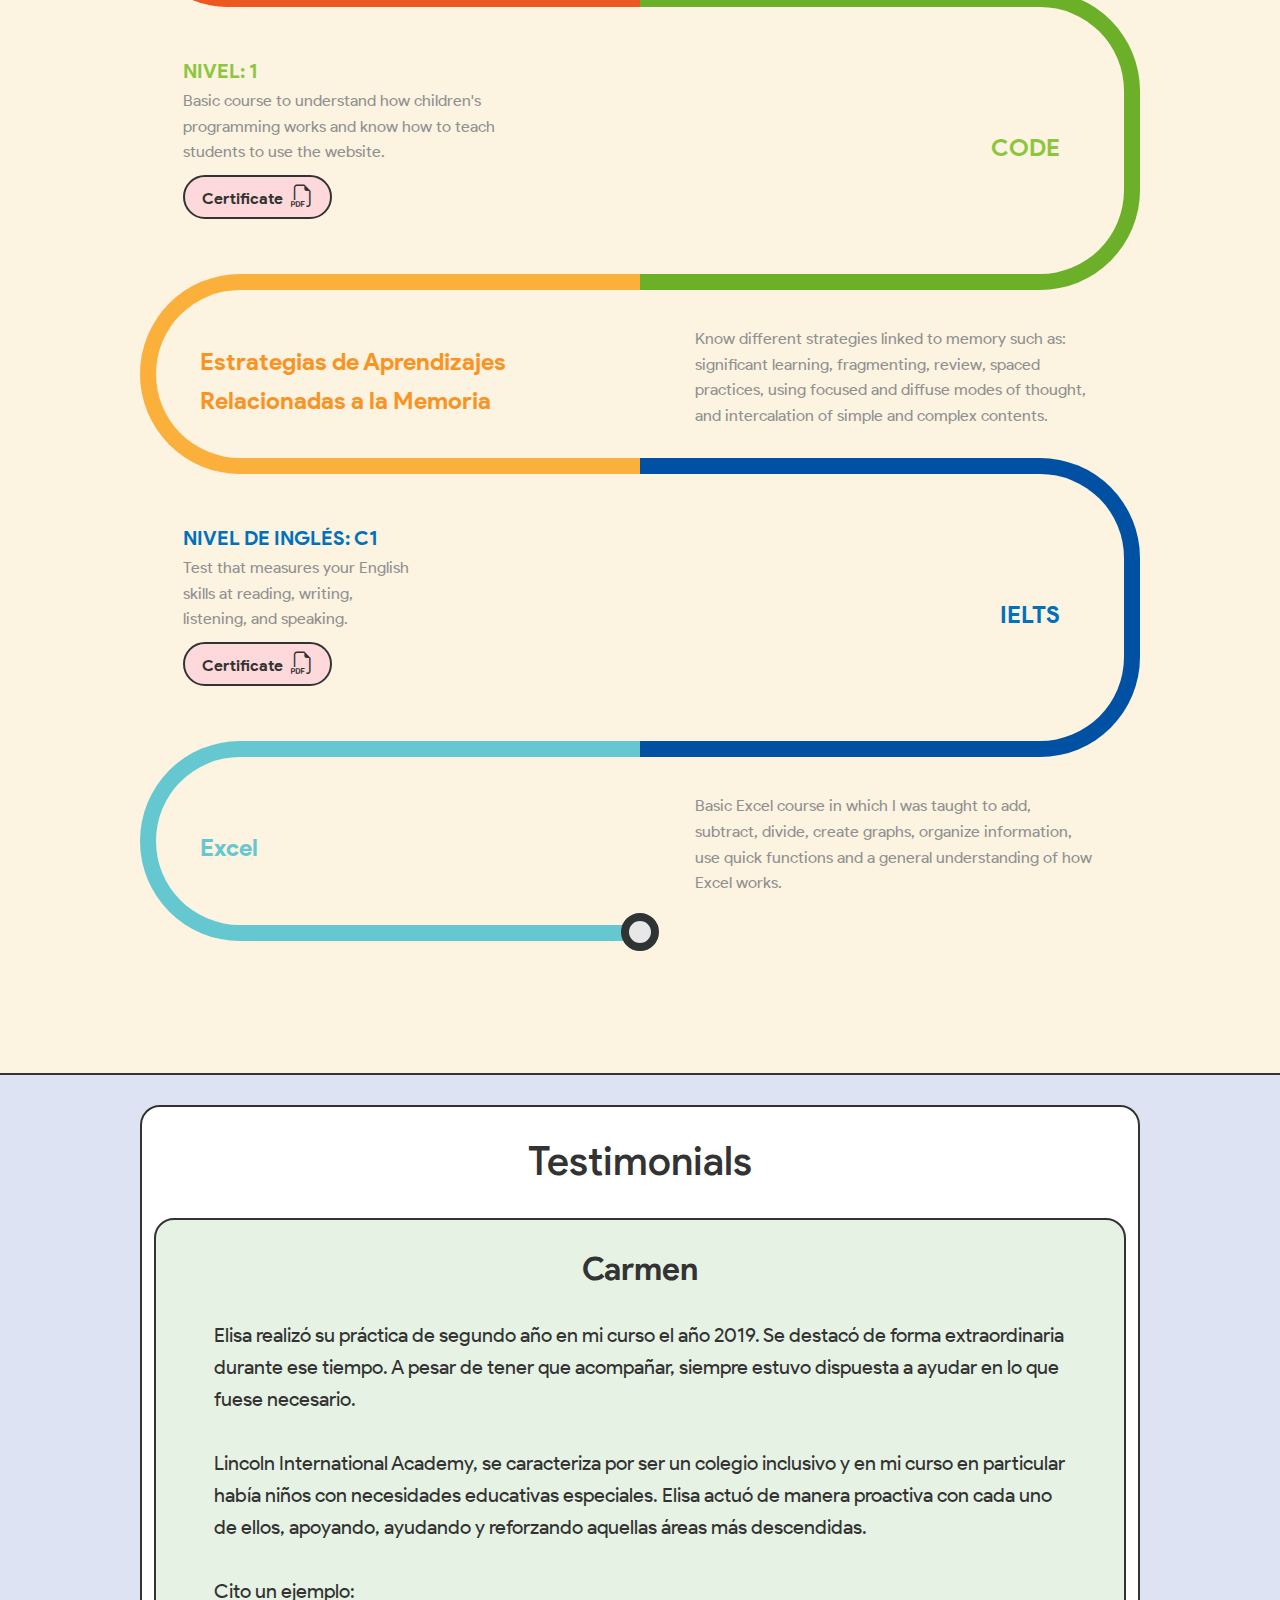
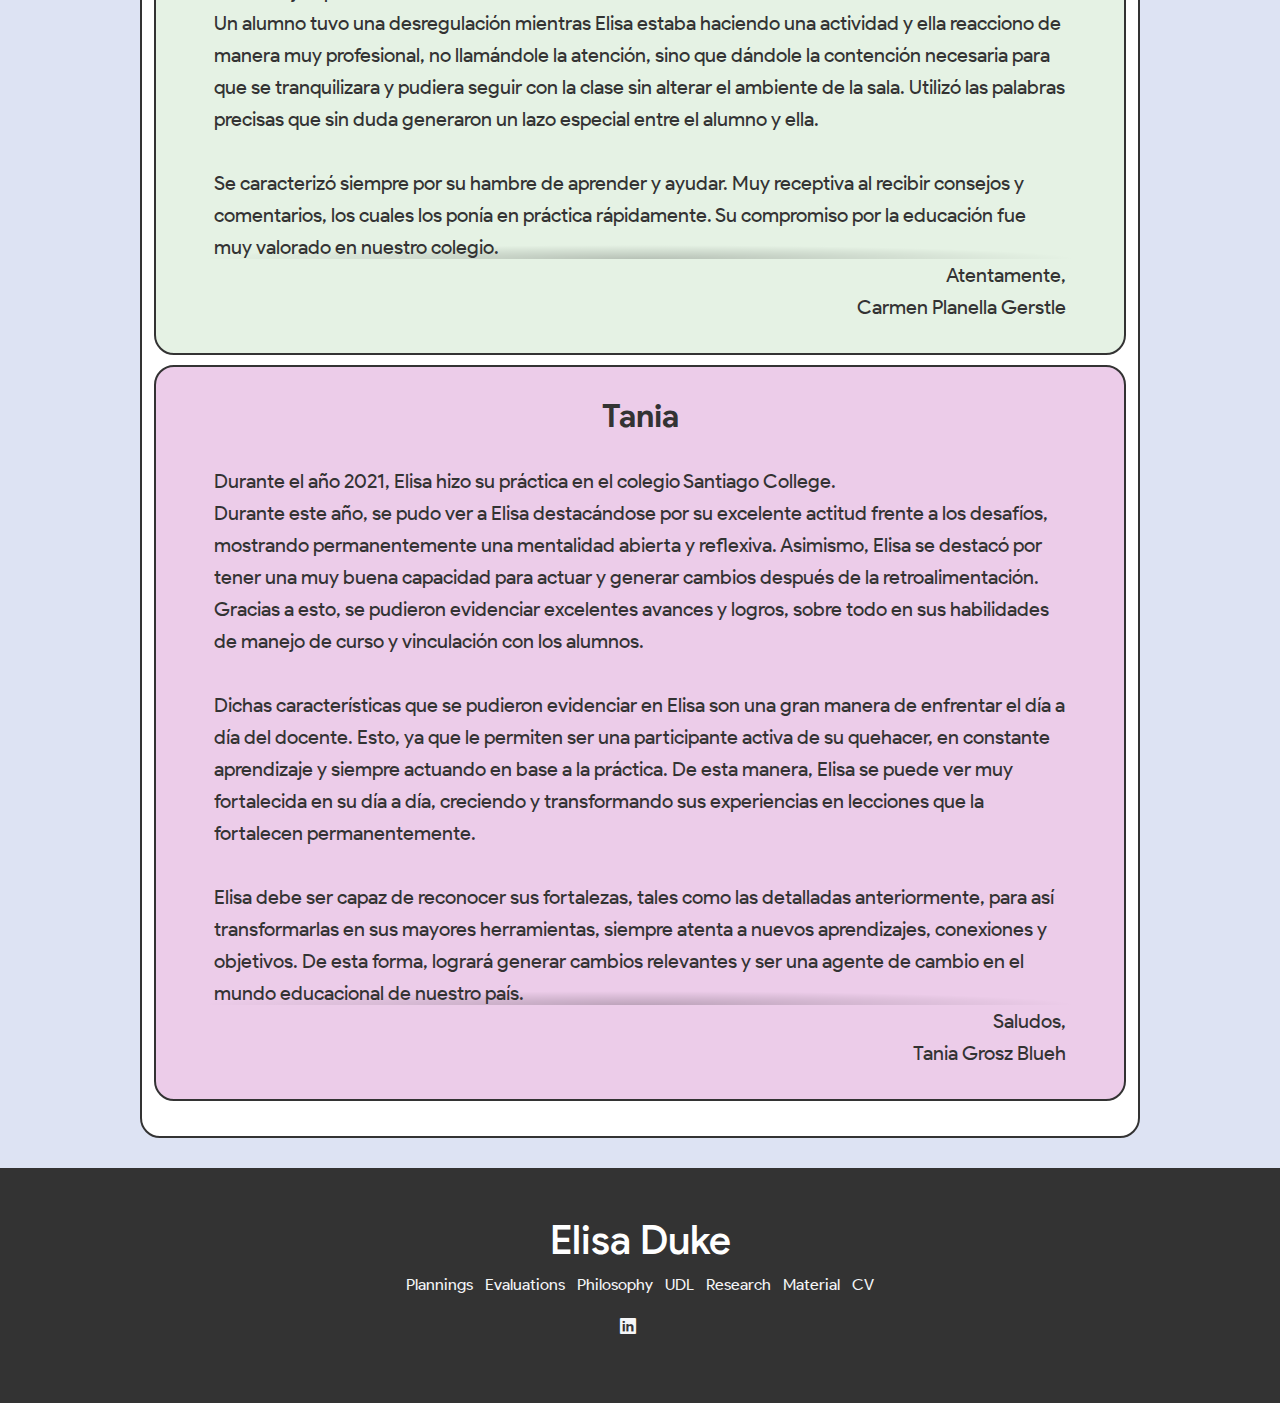
==== commit 9e33038c: "chore: remove video page" ====
--- a/index.html
+++ b/index.html
@@ -26,7 +26,7 @@
                         <div class="nav-item dropdown" style="color: rgb(26, 27, 31);"><a class="dropdown-toggle nav-item nav-link" aria-expanded="false" data-bs-toggle="dropdown" style="padding: 5px 10px;">My Work&nbsp;</a>
                             <div class="dropdown-menu" style="margin-top: 9px;border: 2px dashed #000;margin-bottom: 9px;">
                                 <a class="dropdown-item" href="plannings" style="font-size: 14px;">Plannings</a>
-                                <a class="dropdown-item" href="videos" style="font-size: 14px;">Videos</a>
+                                <!-- <a class="dropdown-item" href="videos" style="font-size: 14px;">Videos</a>-->
                                 <a class="dropdown-item" href="evaluations" style="font-size: 14px;">Evaluations</a>
                                 <a class="dropdown-item" href="material" style="font-size: 14px;">Material</a>
                             </div>
@@ -53,7 +53,7 @@
         </div>
         <div style="z-index: 1;">
             <ul class="waterfall">
-                <li style="top: 35rem; font-size: 2rem;animation-direction: alternate;">
+                <li style="top: 30rem; font-size: 2rem;animation-direction: alternate;">
                     <i class="bi bi-pencil"></i>
                 </li>
                 <li style="top: 15rem; font-size: 1.5rem;animation-direction: alternate-reverse;">
@@ -62,7 +62,7 @@
                 <li style="top: 25rem; font-size: 2rem;animation-direction: alternate;">
                     <i class="bi bi-book"></i>
                 </li>
-                <li style="top: 38rem; font-size: 1.5rem;animation-direction: alternate-reverse;">
+                <li style="top: 31rem; font-size: 1.5rem;animation-direction: alternate-reverse;">
                     <i class="bi bi-book"></i>
                 </li>
                 <li style="top: 13rem; font-size: 2rem;animation-direction: alternate;">
@@ -358,7 +358,7 @@
             <h1 style="color:#fff;">Elisa Duke</h1>
             <ul class="list-inline">
                 <li class="list-inline-item"><a class="link-light" href="plannings">Plannings</a></li>
-                <li class="list-inline-item"><a class="link-light" href="videos">Videos</a></li>
+                <!-- <li class="list-inline-item"><a class="link-light" href="videos">Videos</a></li> -->
                 <li class="list-inline-item"><a class="link-light" href="evaluations">Evaluations</a></li>
                 <li class="list-inline-item"><a class="link-light" href="teaching_philosophy">Philosophy</a></li>
                 <li class="list-inline-item"><a class="link-light" href="udl">UDL</a></li>
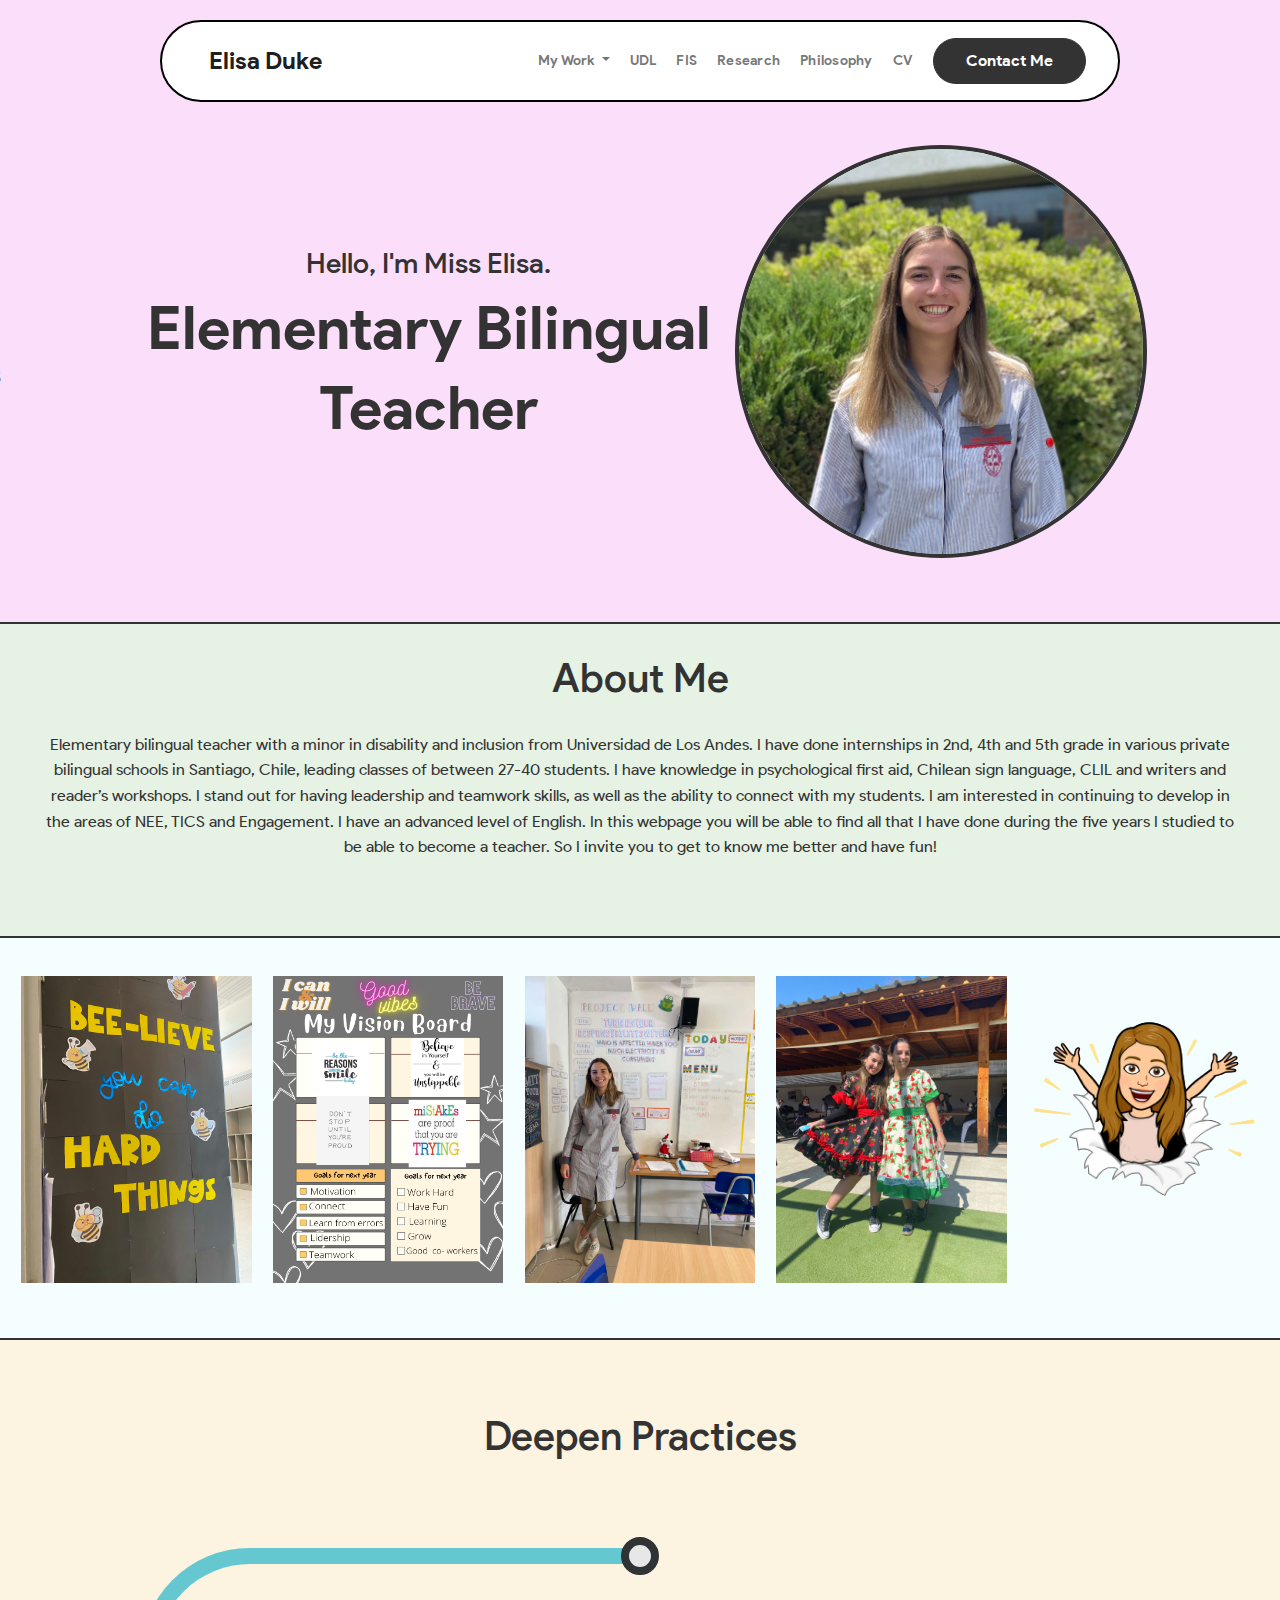
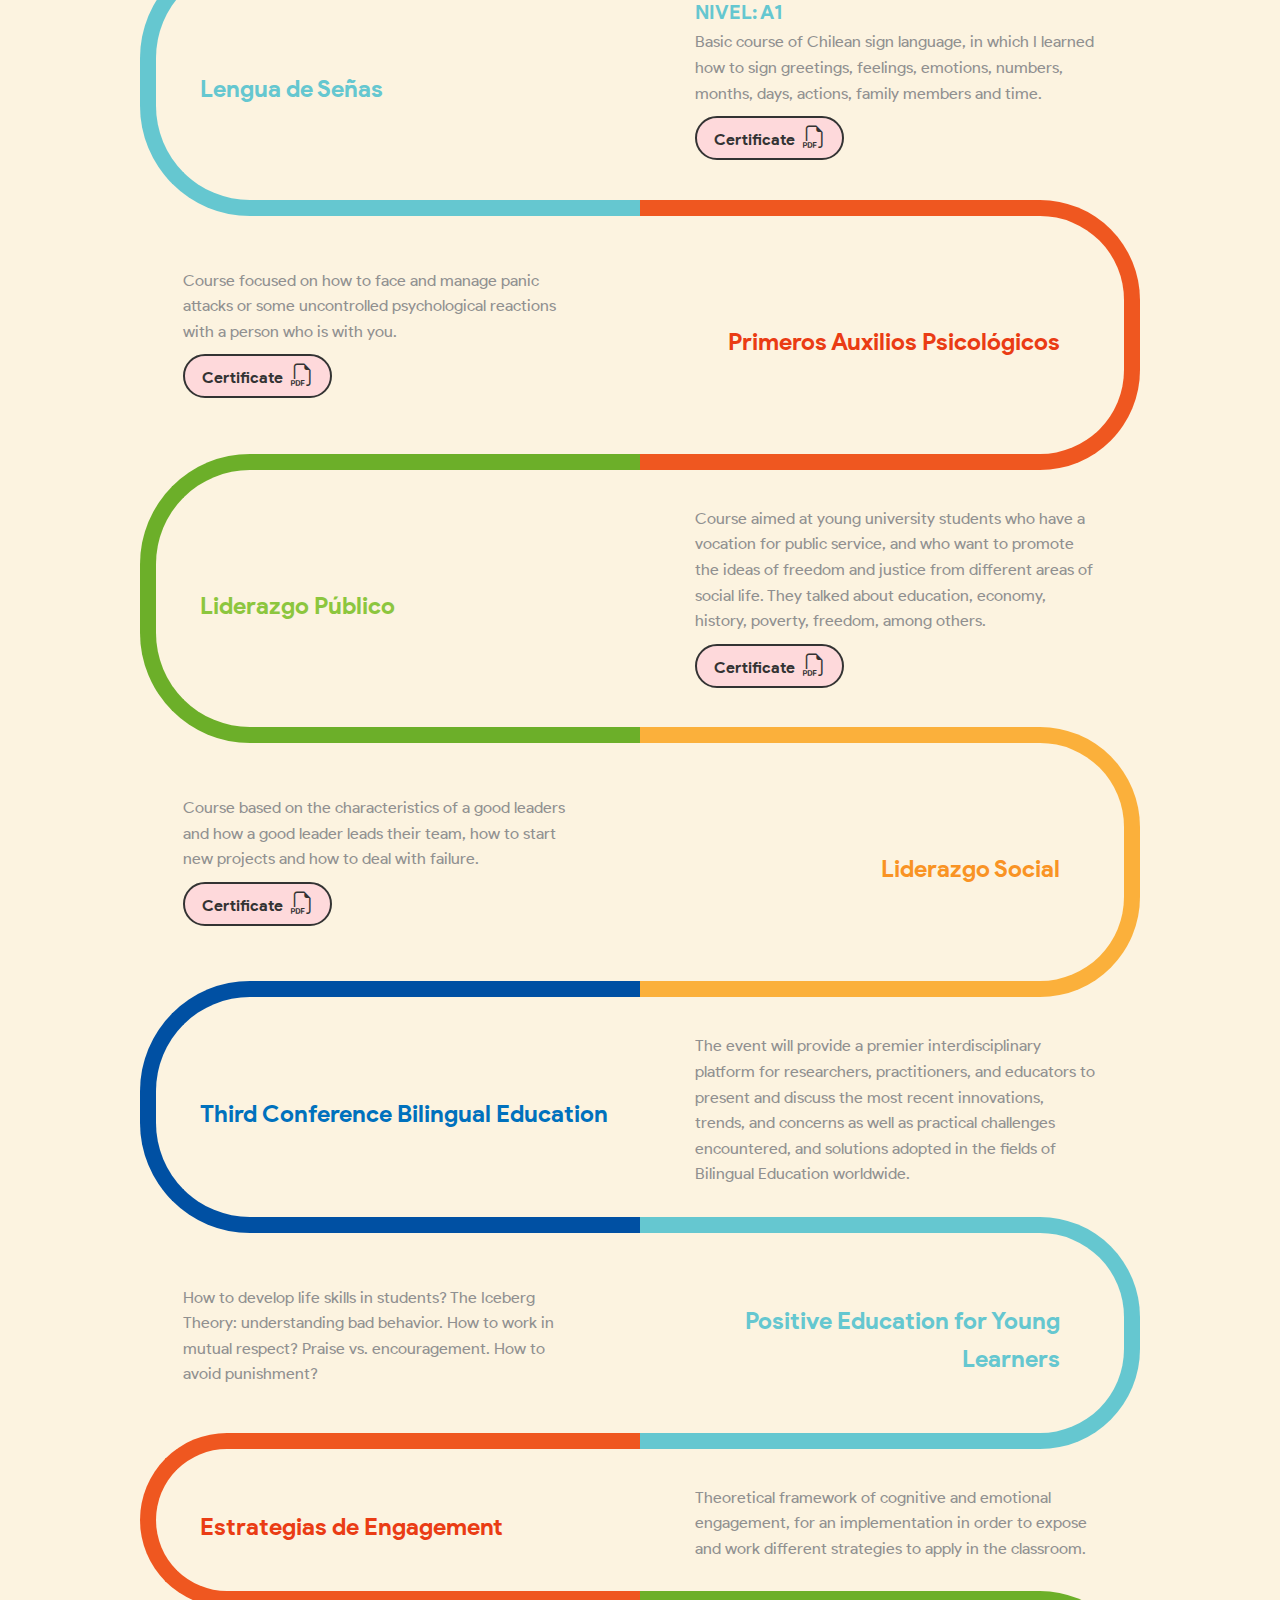
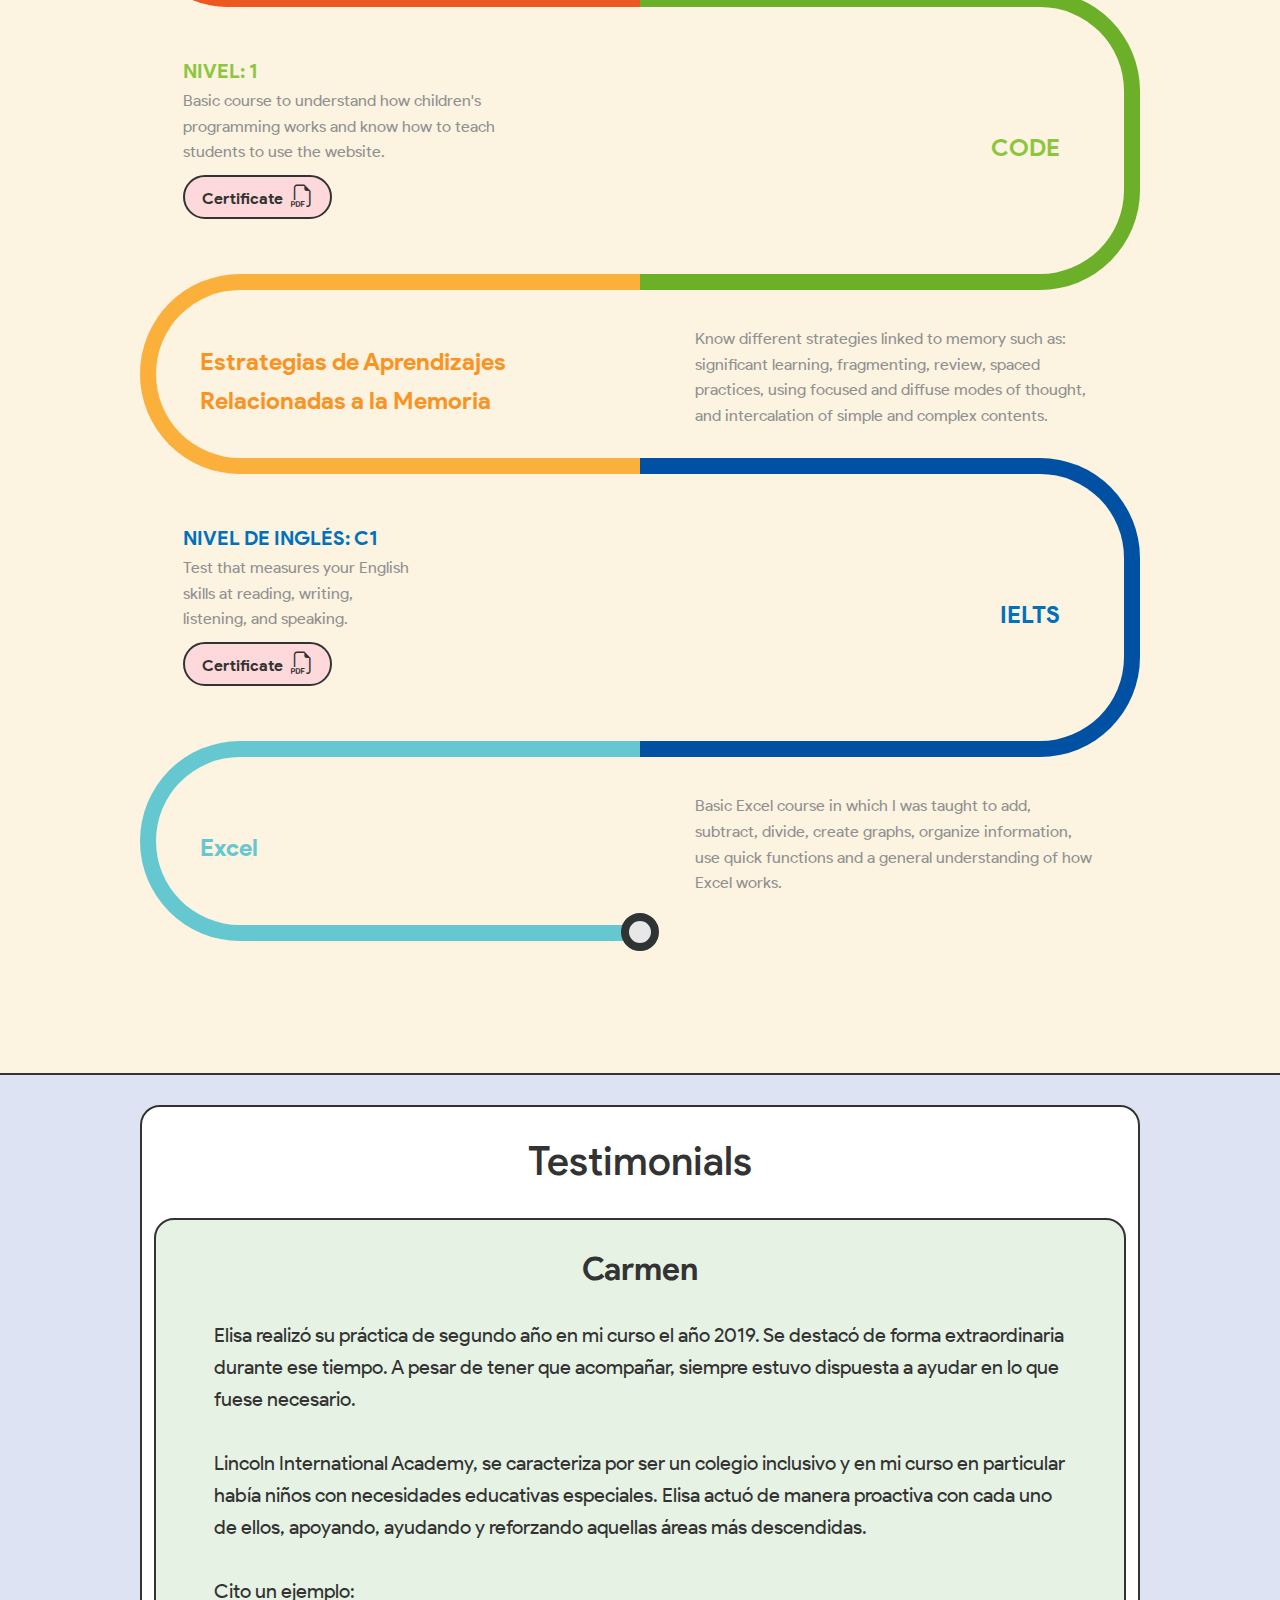
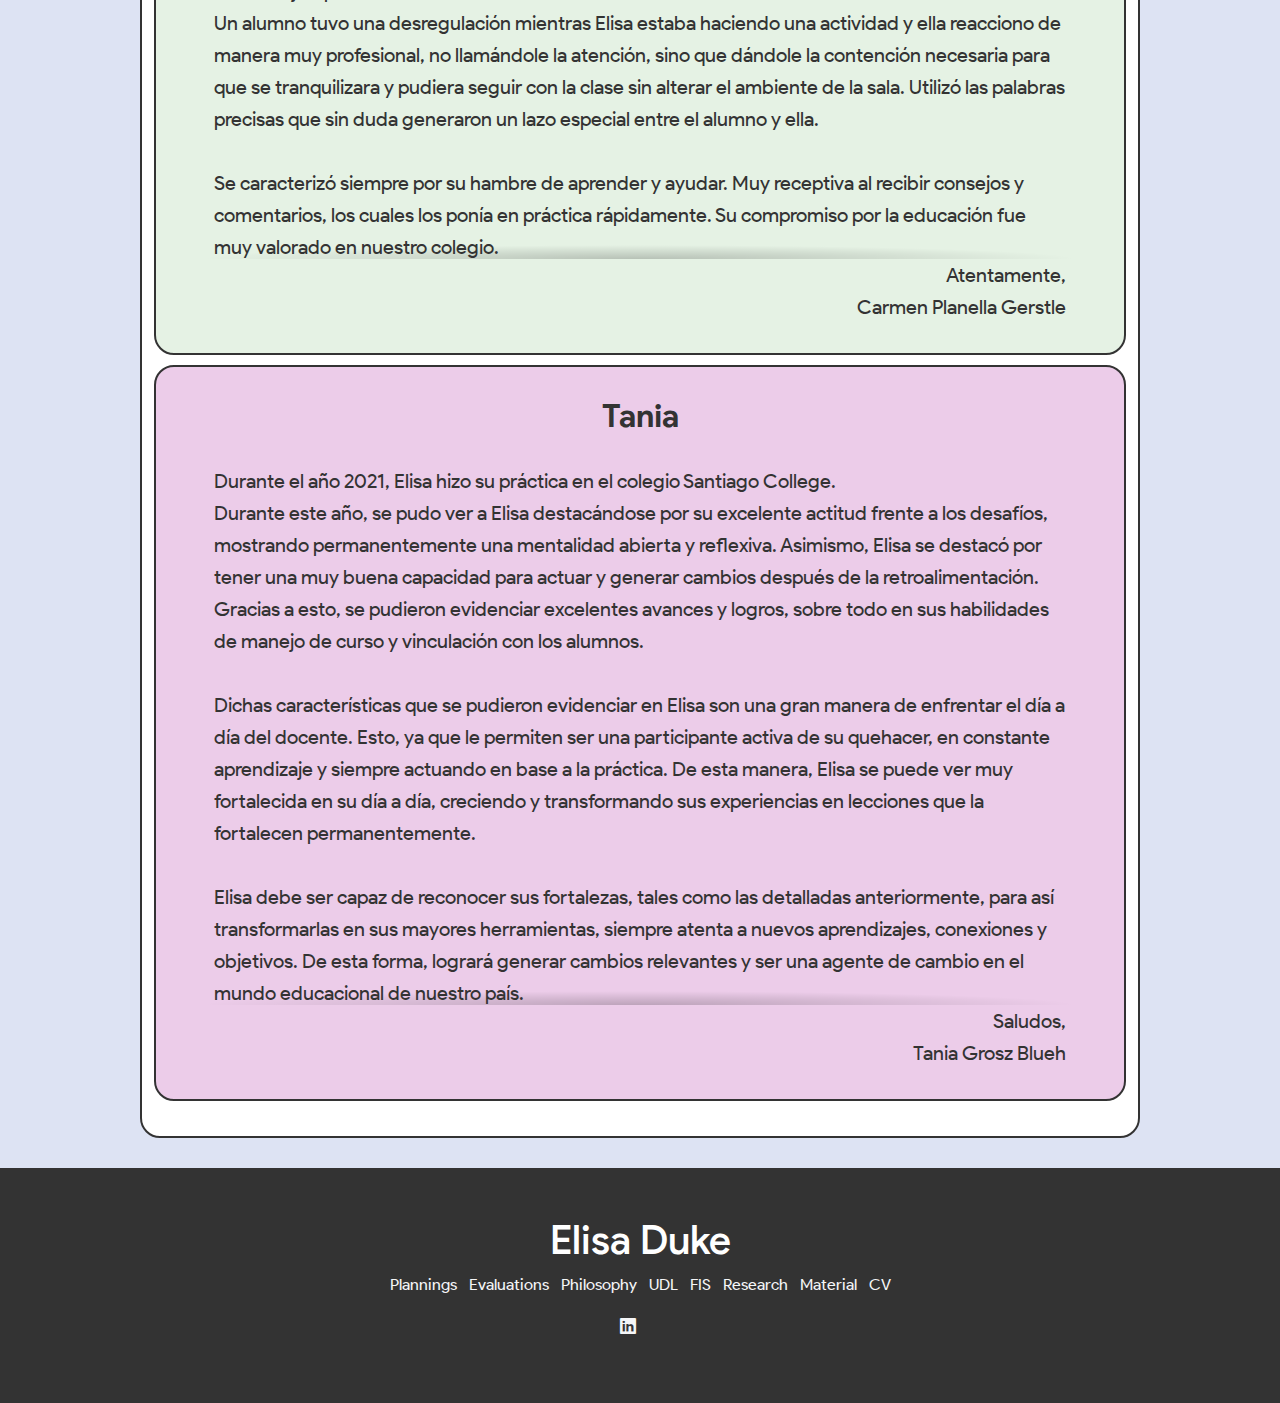
==== commit d483d8da: "feat: add fis page" ====
--- a/index.html
+++ b/index.html
@@ -33,6 +33,7 @@
                         </div>
                     </li>
                     <li class="nav-item"><a class="nav-link nav-item" href="udl" style="padding: 5px 10px;line-height: 20px;">UDL</a></li>
+                    <li class="nav-item"><a class="nav-link nav-item" href="fis" style="padding: 5px 10px;line-height: 20px;">FIS</a></li>
                     <li class="nav-item"><a class="nav-link nav-item" href="research" style="padding: 5px 10px;line-height: 20px;">Research</a></li>
                     <li class="nav-item"><a class="nav-link nav-item" href="teaching_philosophy" style="padding: 5px 10px;line-height: 20px;">Philosophy</a></li>
                     <li class="nav-item"><a class="nav-link nav-item" href="cv" style="padding: 5px 10px;line-height: 20px;">CV</a></li>
@@ -362,6 +363,7 @@
                 <li class="list-inline-item"><a class="link-light" href="evaluations">Evaluations</a></li>
                 <li class="list-inline-item"><a class="link-light" href="teaching_philosophy">Philosophy</a></li>
                 <li class="list-inline-item"><a class="link-light" href="udl">UDL</a></li>
+                <li class="list-inline-item"><a class="link-light" href="fis">FIS</a></li>
                 <li class="list-inline-item"><a class="link-light" href="research">Research</a></li>
                 <li class="list-inline-item"><a class="link-light" href="material">Material</a></li>
                 <li class="list-inline-item"><a class="link-light" href="cv">CV</a></li>
--- a/css/untitled.css
+++ b/css/untitled.css
@@ -551,4 +551,17 @@
   100% {
     transform: rotate(360deg);
   }
+}
+
+.embed-cover {
+  position: absolute;
+  top: 0;
+  left: 0;
+  bottom: 0;
+  right: 0;
+}
+
+.wrapper {
+  position: relative;
+  overflow: hidden;
 }